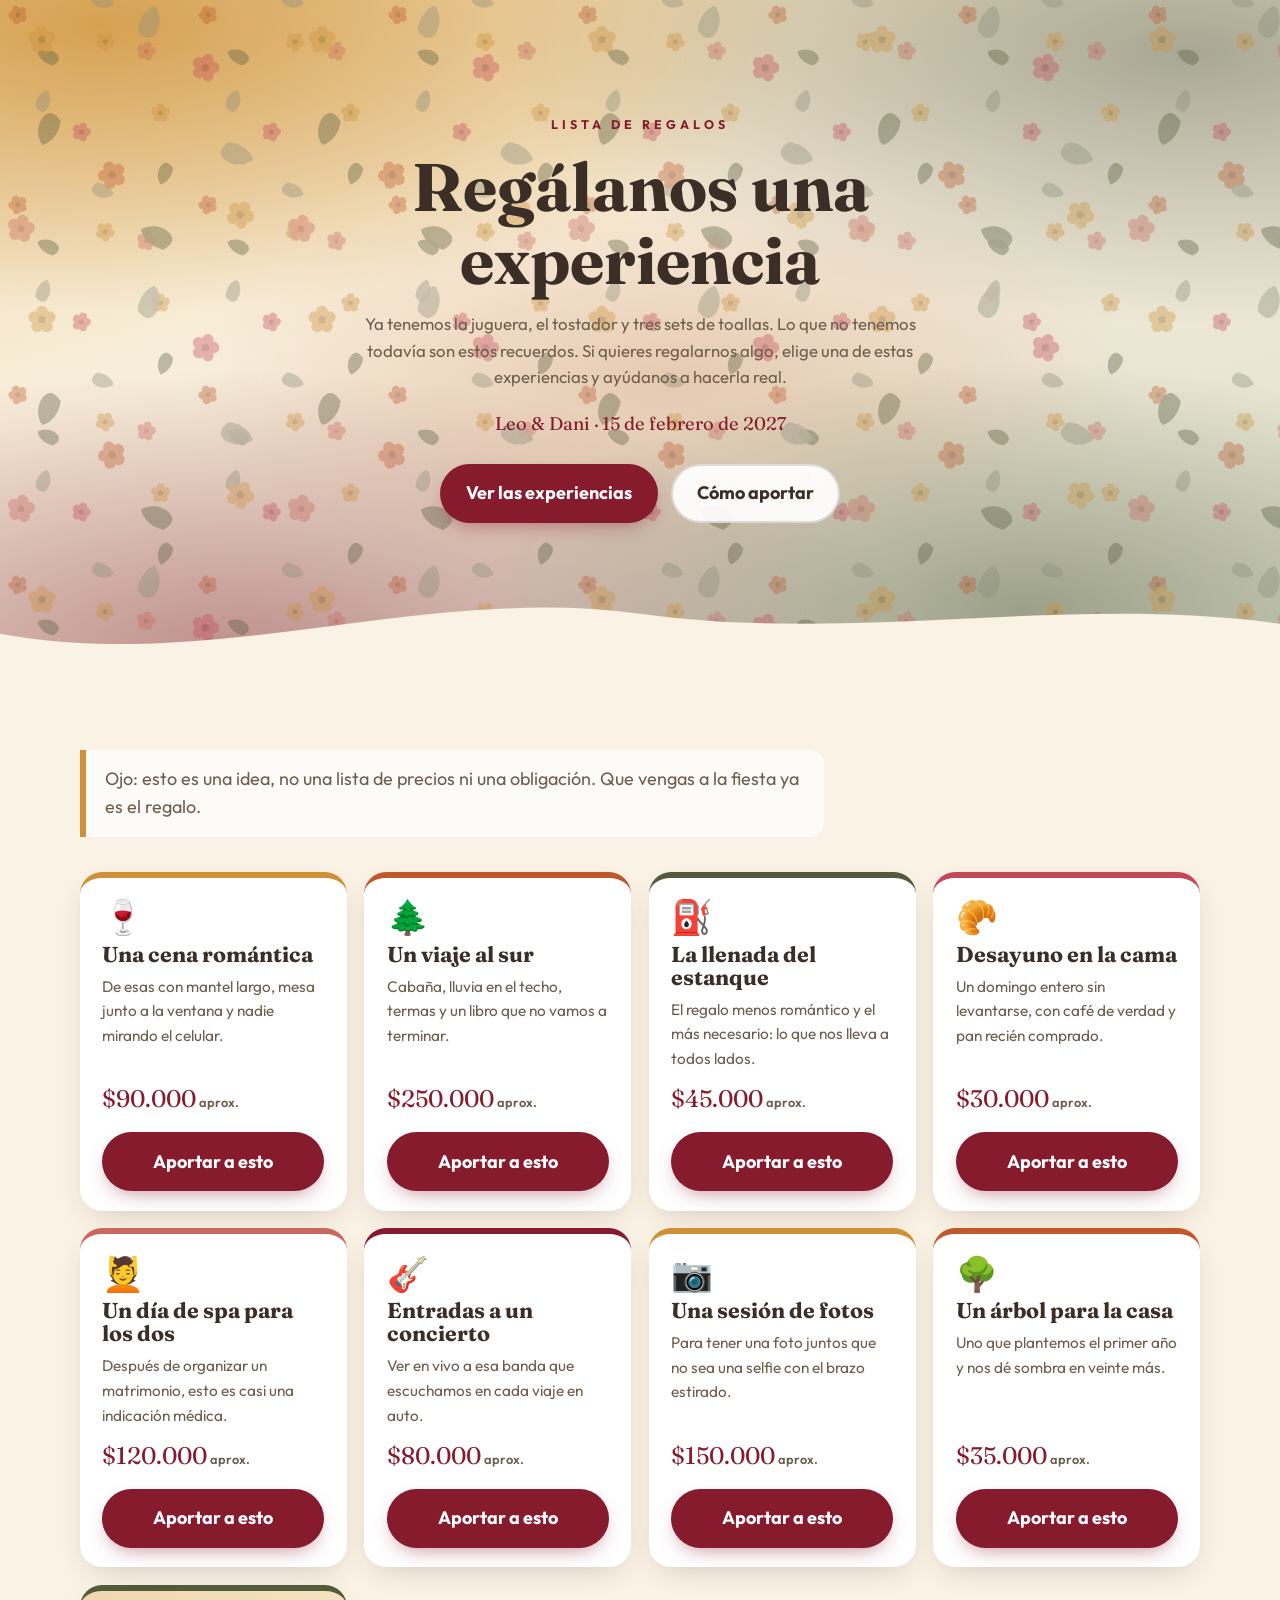
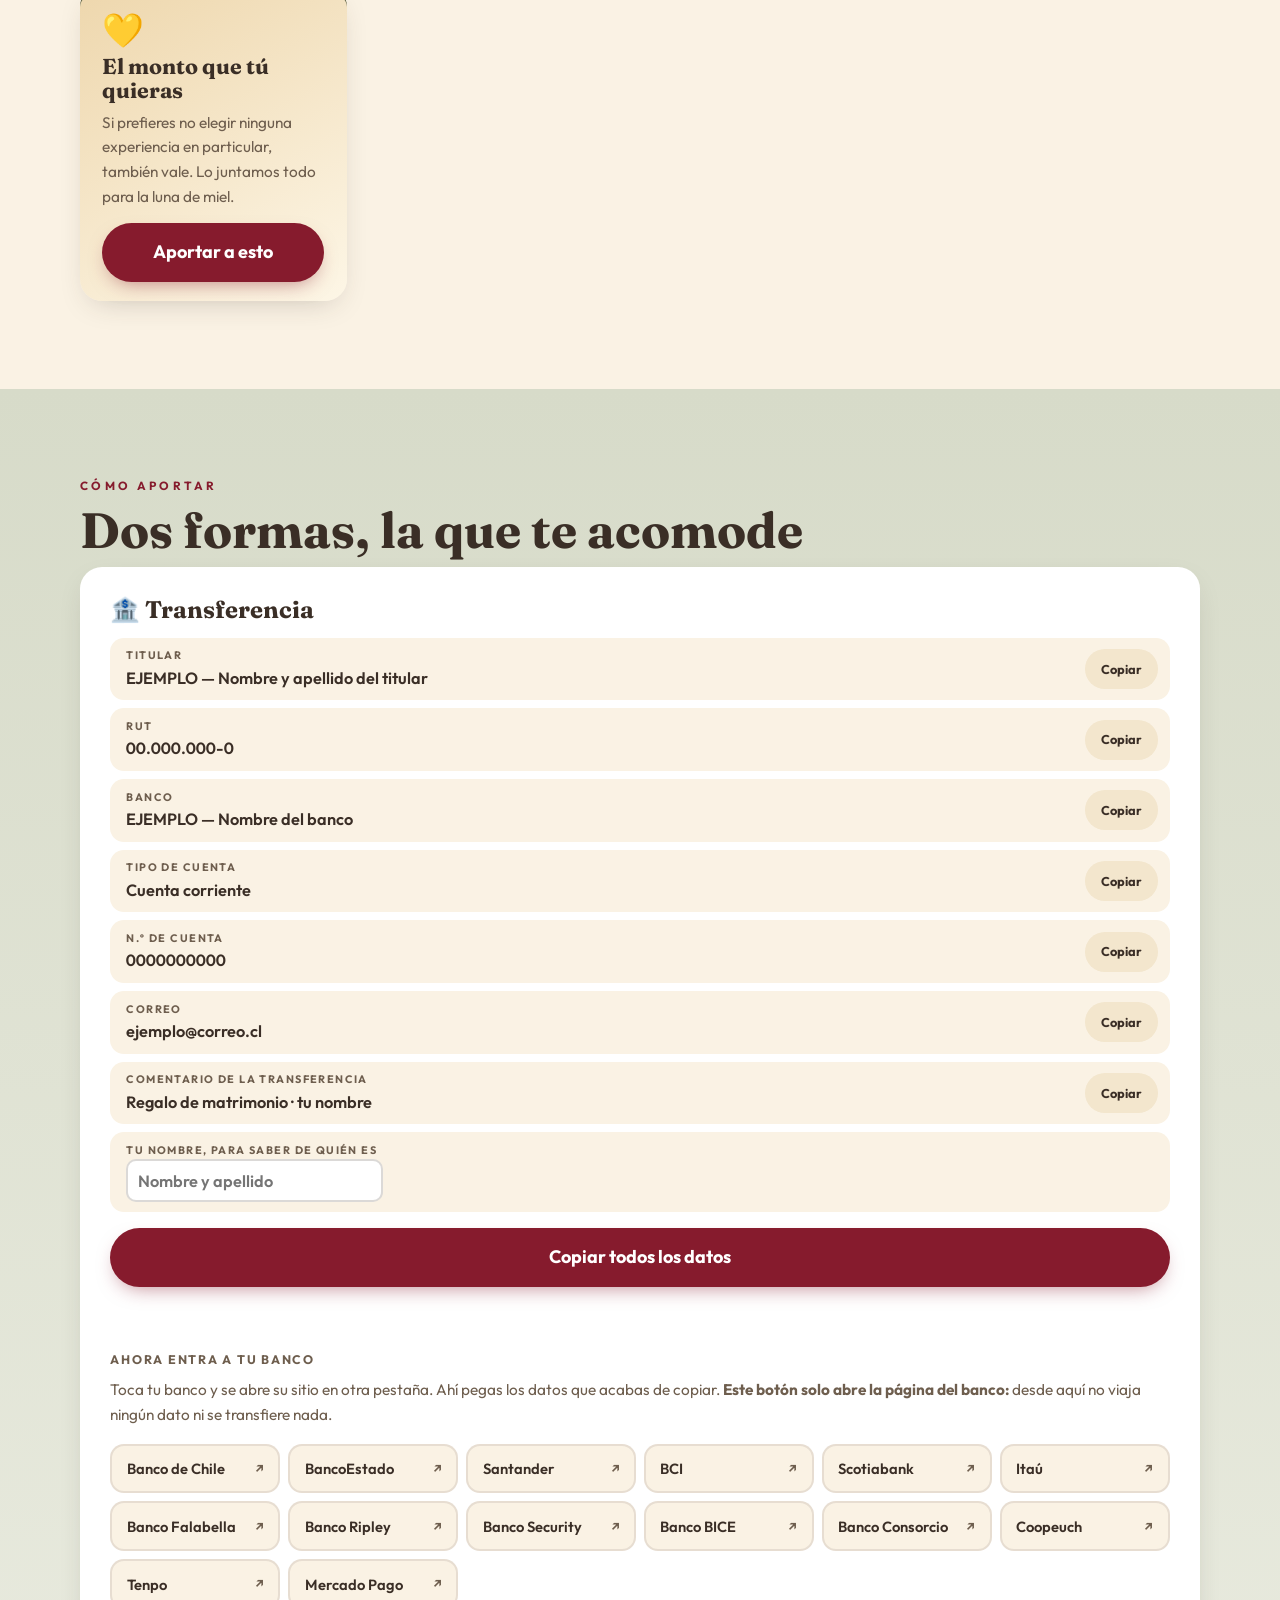
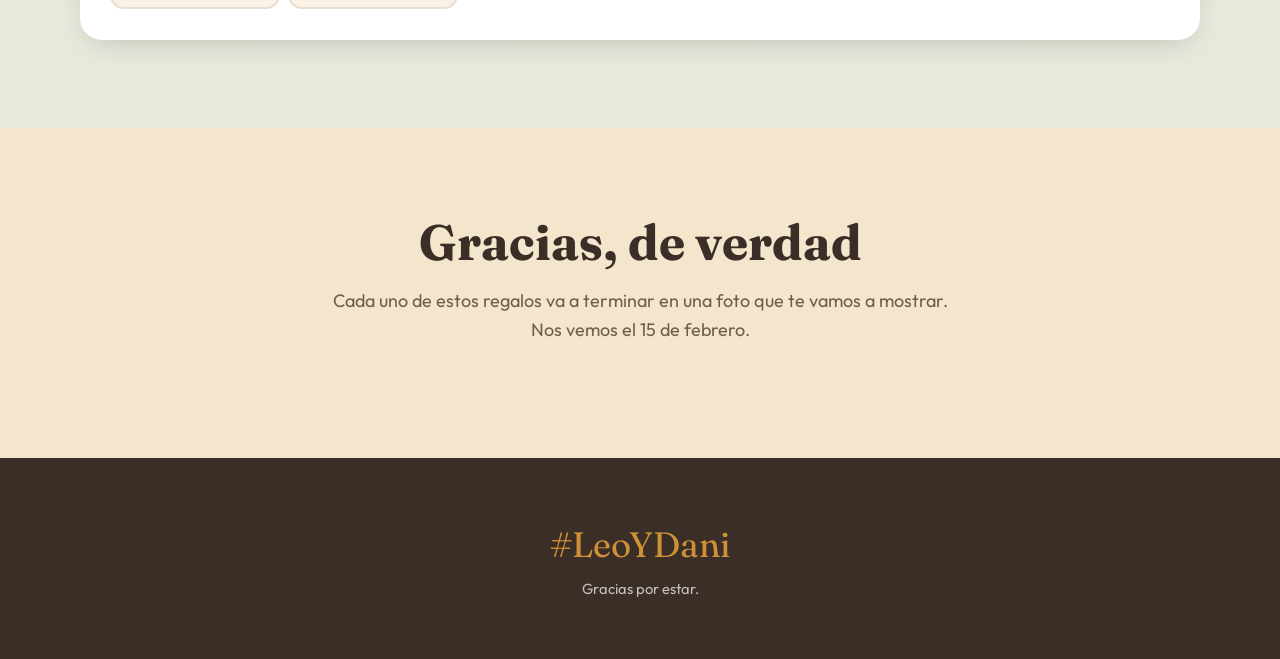
==== regalos.html @ 531baca2 "Añade la lista de regalos de experiencia Página nueva (regalos.html) con la misma paleta: experienci" ====
<!DOCTYPE html>
<html lang="es">
<head>
<meta charset="utf-8">
<meta name="viewport" content="width=device-width, initial-scale=1, viewport-fit=cover">
<title>Leo &amp; Dani · Lista de regalos</title>
<meta name="description" content="Regálanos una experiencia: cena romántica, viaje al sur, la llenada del estanque y más.">
<meta name="theme-color" content="#861b2d">
<link rel="icon" href="assets/img/icono.svg" type="image/svg+xml">
<link rel="preconnect" href="https://fonts.googleapis.com">
<link rel="preconnect" href="https://fonts.gstatic.com" crossorigin>
<link rel="stylesheet" href="https://fonts.googleapis.com/css2?family=Fraunces:opsz,wght@9..144,500;9..144,700&family=Outfit:wght@300;400;600;700&display=swap">
<link rel="stylesheet" href="assets/css/estilo.css">
<link rel="stylesheet" href="assets/css/regalos.css">
</head>
<body class="pagina-regalos">

<a class="saltar" href="#lista">Saltar a la lista</a>

<header class="portada portada--regalos">
  <div class="portada__confeti" aria-hidden="true"></div>
  <div class="portada__caja">
    <p class="portada__antetitulo" id="r-kicker">Lista de regalos</p>
    <h1 class="regalos__titulo" id="r-titulo">Regálanos una experiencia</h1>
    <p class="regalos__bajada" id="r-bajada"></p>
    <p class="regalos__nombres" id="r-nombres"></p>
    <div class="portada__acciones">
      <a class="boton boton--primario" href="#lista">Ver las experiencias</a>
      <a class="boton boton--claro" href="#aportar">Cómo aportar</a>
    </div>
  </div>
  <div class="portada__ola" aria-hidden="true">
    <svg viewBox="0 0 1440 90" preserveAspectRatio="none"><path d="M0 60 C 240 100, 480 10, 720 40 C 960 70, 1200 20, 1440 50 L1440 90 L0 90 Z"/></svg>
  </div>
</header>

<main>

  <!-- ====================================================== EXPERIENCIAS -->
  <section class="seccion" id="lista">
    <div class="envoltorio">
      <h2 class="sr">Experiencias</h2>
      <p class="regalos__nota" id="r-nota"></p>
      <ul class="regalos" id="r-lista"></ul>
    </div>
  </section>

  <!-- =========================================================== APORTAR -->
  <section class="seccion seccion--salvia" id="aportar">
    <div class="envoltorio">
      <p class="seccion__kicker">Cómo aportar</p>
      <h2 class="seccion__titulo">Dos formas, la que te acomode</h2>

      <p class="elegido" id="r-elegido" hidden>
        Estás aportando a <strong id="r-elegido-nombre"></strong>.
        <button type="button" class="elegido__quitar" id="r-elegido-quitar">cambiar</button>
      </p>

      <div class="formas">

        <!-- ------------------------------------------------ transferencia -->
        <article class="forma">
          <h3 class="forma__titulo"><span aria-hidden="true">🏦</span> Transferencia</h3>

          <div id="r-datos-publicos">
            <dl class="datos" id="r-datos"></dl>
            <div class="datos__acciones">
              <button type="button" class="boton boton--primario" id="r-copiar-todo">Copiar todos los datos</button>
            </div>
            <p class="aviso-copia" id="r-aviso" role="status" aria-live="polite"></p>

            <h4 class="forma__sub">Ahora entra a tu banco</h4>
            <p class="forma__texto">
              Toca tu banco y se abre su sitio en otra pestaña. Ahí pegas los datos que
              acabas de copiar. <strong>Este botón solo abre la página del banco:</strong>
              desde aquí no viaja ningún dato ni se transfiere nada.
            </p>
            <div class="bancos" id="r-bancos"></div>
          </div>

          <div id="r-datos-privados" hidden>
            <p class="forma__texto" id="r-contacto"></p>
          </div>
        </article>

        <!-- -------------------------------------------------- con tarjeta -->
        <article class="forma" id="r-forma-tarjeta" hidden>
          <h3 class="forma__titulo"><span aria-hidden="true">💳</span> Con tarjeta</h3>
          <p class="forma__texto" id="r-tarjeta-nota"></p>
          <p class="forma__texto forma__texto--fino" id="r-tarjeta-proveedor"></p>
          <a class="boton boton--primario" id="r-tarjeta-boton" href="#" target="_blank" rel="noopener">Pagar con tarjeta</a>
        </article>

      </div>
    </div>
  </section>

  <!-- ============================================================ CIERRE -->
  <section class="seccion seccion--cierre">
    <div class="envoltorio cierre">
      <h2 class="seccion__titulo" id="r-cierre-titulo"></h2>
      <p id="r-cierre-texto"></p>
      <p class="cierre__volver"><a id="r-volver" href="#" hidden>← Volver a la boda</a></p>
    </div>
  </section>

</main>

<footer class="pie">
  <p id="r-pie-hashtag"></p>
  <p class="pie__fino">Gracias por estar.</p>
</footer>

<script src="assets/js/regalos-datos.js"></script>
<script src="assets/js/regalos.js"></script>
</body>
</html>
---- assets/css/estilo.css ----
/* ===========================================================================
   Leo & Dani — paleta del moodboard: salvia, mantequilla, mostaza, terracota,
   coral empolvado, frambuesa, borgoña y oliva.

   Los ocho colores están muestreados pixel a pixel de la tira de muestras del
   moodboard, no estimados a ojo:
     salvia #8a8d7a · mantequilla #eed7ad · mostaza #ce9138 · terracota #c0582b
     coral  #c86860 · frambuesa   #c4485a · borgoña #861b2d · oliva    #545a3c

   Nota de contraste: el coral empolvado no llega a 4.5:1 ni con texto blanco ni
   con texto oscuro, así que se usa solo como adorno (filos, bordes superiores),
   nunca como fondo de un texto. Para los fondos con texto se usa la terracota
   oscurecida (#ab4c23), que sí cumple.
   =========================================================================== */

:root {
  /* Los ocho del moodboard */
  --salvia:       #8a8d7a;
  --salvia-osc:   #6f7360;
  --mantequilla:  #eed7ad;
  --mostaza:      #ce9138;
  --mostaza-osc:  #ac761f;
  --terracota:    #c0582b;
  --terracota-osc:#ab4c23;
  --coral:        #c86860;   /* solo adorno, ver nota de contraste */
  --frambuesa:    #c4485a;
  --borgona:      #861b2d;
  --borgona-osc:  #6d1526;
  --oliva:        #545a3c;

  /* Neutros derivados */
  --crema:      #faf2e4;
  --crema-2:    #f3e6cd;
  --salvia-claro:#e7e8df;
  --tinta:      #3a2e26;
  --tinta-2:    #6e5e4e;
  --blanco:     #ffffff;

  --sombra:     0 10px 30px -12px rgba(58, 46, 38, .26);
  --sombra-alta:0 22px 50px -18px rgba(58, 46, 38, .34);
  --radio:      22px;
  --radio-s:    14px;

  --display: "Fraunces", "Iowan Old Style", Georgia, "Times New Roman", serif;
  --cuerpo:  "Outfit", ui-sans-serif, system-ui, -apple-system, "Segoe UI", Roboto, sans-serif;

  color-scheme: light;
}

*, *::before, *::after { box-sizing: border-box; }

/* Varios bloques de esta hoja usan display:grid/flex, que por especificidad
   ganaría al display:none que el navegador aplica a [hidden]. Sin esta regla
   el cartel del QR se quedaría encima de la página tapándolo todo. */
[hidden] { display: none !important; }

html { scroll-behavior: smooth; scroll-padding-top: 82px; }

body {
  margin: 0;
  font-family: var(--cuerpo);
  font-size: clamp(16px, 1.05vw + 14px, 18px);
  line-height: 1.6;
  color: var(--tinta);
  background: var(--crema);
  -webkit-font-smoothing: antialiased;
}

h1, h2, h3 { font-family: var(--display); line-height: 1.08; margin: 0; font-weight: 700; }

a { color: var(--terracota-osc); }

img { max-width: 100%; display: block; }

:focus-visible {
  outline: 3px solid var(--frambuesa);
  outline-offset: 3px;
  border-radius: 6px;
}

.sr {
  position: absolute; width: 1px; height: 1px; padding: 0; margin: -1px;
  overflow: hidden; clip: rect(0 0 0 0); white-space: nowrap; border: 0;
}

.saltar {
  position: absolute; left: 12px; top: -60px; z-index: 100;
  background: var(--tinta); color: #fff; padding: 10px 16px; border-radius: 0 0 12px 12px;
  text-decoration: none; transition: top .2s;
}
.saltar:focus { top: 0; }

.envoltorio { width: min(1120px, 100% - 2.5rem); margin-inline: auto; }

/* ------------------------------------------------------------------ Barra */
.barra {
  position: sticky; top: 0; z-index: 40;
  display: flex; align-items: center; justify-content: space-between; gap: 1rem;
  padding: .7rem clamp(1rem, 3vw, 2rem);
  background: rgba(250, 242, 228, .9);
  backdrop-filter: blur(12px);
  border-bottom: 2px solid rgba(58, 46, 38, .07);
}

.barra__marca {
  font-family: var(--display); font-size: 1.22rem; font-weight: 700;
  color: var(--tinta); text-decoration: none; display: flex; align-items: center; gap: .5rem;
}
.barra__anillos { font-size: 1.25rem; }

.barra__nav { display: flex; gap: .3rem; flex-wrap: wrap; }
.barra__nav a {
  color: var(--tinta-2); text-decoration: none; font-weight: 600; font-size: .95rem;
  padding: .45rem .8rem; border-radius: 999px; transition: background .18s, color .18s;
}
.barra__nav a:hover, .barra__nav a.es-activo { background: var(--borgona); color: #fff; }

.barra__menu {
  display: none; background: none; border: 0; padding: .4rem; cursor: pointer; color: var(--tinta);
}
.barra__menu svg { width: 28px; height: 28px; fill: none; stroke: currentColor; stroke-width: 2.2; stroke-linecap: round; }

.menu-movil {
  position: sticky; top: 62px; z-index: 39;
  display: grid; background: var(--blanco); border-bottom: 2px solid rgba(58, 46, 38, .08);
  box-shadow: var(--sombra);
}
.menu-movil a {
  padding: .95rem 1.4rem; text-decoration: none; color: var(--tinta); font-weight: 600;
  border-bottom: 1px solid rgba(58, 46, 38, .07);
}

@media (max-width: 820px) {
  .barra__nav { display: none; }
  .barra__menu { display: block; }
}
@media (min-width: 821px) {
  .menu-movil { display: none !important; }
}

/* ---------------------------------------------------------------- Portada */
.portada {
  position: relative; overflow: hidden;
  padding: clamp(3rem, 9vw, 6.5rem) 1.25rem clamp(5rem, 10vw, 7rem);
  text-align: center;
  background:
    radial-gradient(100% 78% at 8% 4%,  rgba(206, 145, 56, .78) 0%, transparent 55%),
    radial-gradient(95% 72% at 93% 8%,  rgba(138, 141, 122, .72) 0%, transparent 57%),
    radial-gradient(72% 62% at 80% 92%, rgba(84, 90, 60, .48) 0%, transparent 60%),
    radial-gradient(90% 70% at 18% 98%, rgba(134, 27, 45, .42) 0%, transparent 60%),
    radial-gradient(60% 50% at 52% 58%, rgba(192, 88, 43, .22) 0%, transparent 62%),
    linear-gradient(165deg, #f0d9ac 0%, #f8eedb 42%, #d9ddcb 100%);
}

/* Florecillas y hojas sueltas en mosaico, en los colores del moodboard.
   Dos capas a distinta escala para que no se note la repetición. */
.portada__confeti {
  position: absolute; inset: 0; pointer-events: none; opacity: .42;
  background-image: url("../img/patron-flores.svg"), url("../img/patron-flores.svg");
  background-size: 280px 280px, 190px 190px;
  background-position: 0 0, 132px 86px;
}

/* Un velo crema detrás del texto: el patrón floral sigue viéndose, pero los
   nombres y la fecha no compiten con él. */
.portada__caja {
  position: relative; max-width: 780px; margin-inline: auto;
  padding: clamp(1rem, 4vw, 2.2rem);
}
.portada__caja::before {
  content: ""; position: absolute; inset: -4% -6%; z-index: -1;
  background: radial-gradient(62% 58% at 50% 46%,
    rgba(250, 242, 228, .82) 0%, rgba(250, 242, 228, .55) 55%, rgba(250, 242, 228, 0) 78%);
}

.portada__antetitulo {
  text-transform: uppercase; letter-spacing: .32em; font-size: .78rem; font-weight: 700;
  color: var(--borgona); margin: 0 0 1rem;
}

.portada__nombres {
  font-size: clamp(3.1rem, 13vw, 6.6rem);
  display: flex; align-items: center; justify-content: center; gap: clamp(.6rem, 2.5vw, 1.4rem);
  flex-wrap: wrap;
  color: var(--tinta);
  text-wrap: balance;
}
.portada__amperson {
  font-size: .62em; color: var(--terracota);
  transform: translateY(.06em) rotate(-6deg); display: inline-block;
}

.portada__lugar {
  font-weight: 600; letter-spacing: .04em; margin: 1rem 0 .1rem; color: var(--tinta-2);
}
.portada__fecha {
  font-family: var(--display); font-size: clamp(1.15rem, 3vw, 1.6rem);
  margin: 0 0 1.8rem; color: var(--tinta);
}

.cuenta {
  display: flex; justify-content: center; gap: clamp(.5rem, 2vw, 1rem); flex-wrap: wrap;
  margin-bottom: 1.8rem;
}
.cuenta__bloque {
  background: rgba(255,255,255,.82); border-radius: var(--radio-s);
  padding: .7rem clamp(.8rem, 3vw, 1.4rem); min-width: 78px;
  box-shadow: var(--sombra); border: 2px solid rgba(255,255,255,.9);
}
.cuenta__bloque strong {
  display: block; font-family: var(--display); font-size: clamp(1.6rem, 5vw, 2.3rem);
  line-height: 1; color: var(--borgona); font-variant-numeric: tabular-nums;
}
.cuenta__bloque span {
  font-size: .72rem; text-transform: uppercase; letter-spacing: .16em; color: var(--tinta-2);
  font-weight: 600;
}
.cuenta__hoy {
  font-family: var(--display); font-size: clamp(1.4rem, 5vw, 2.1rem);
  color: var(--borgona); margin: 0 0 1.6rem;
}

.portada__acciones { display: flex; gap: .8rem; justify-content: center; flex-wrap: wrap; }

.portada__ola { position: absolute; left: 0; right: 0; bottom: -1px; line-height: 0; }
.portada__ola svg { width: 100%; height: clamp(50px, 7vw, 90px); }
.portada__ola path { fill: var(--crema); }

/* ---------------------------------------------------------------- Botones */
.boton {
  display: inline-flex; align-items: center; justify-content: center; gap: .5rem;
  font: inherit; font-weight: 700; text-decoration: none; cursor: pointer;
  padding: .82rem 1.5rem; border-radius: 999px; border: 2px solid transparent;
  transition: transform .15s, box-shadow .15s, background .15s;
  min-height: 48px;
}
.boton:hover { transform: translateY(-2px); }
.boton:active { transform: translateY(0); }

.boton:disabled, .boton[disabled] {
  opacity: .45; cursor: not-allowed; box-shadow: none;
}
.boton:disabled:hover, .boton[disabled]:hover { transform: none; }

.boton--primario { background: var(--borgona); color: #fff; box-shadow: 0 8px 20px -8px rgba(134, 27, 45, .55); }
.boton--primario:hover { background: var(--borgona-osc); }
.boton--claro { background: rgba(255,255,255,.92); color: var(--tinta); border-color: rgba(58,46,38,.16); }
.boton--claro:hover { background: #fff; }

/* -------------------------------------------------------------- Secciones */
.seccion { padding: clamp(3rem, 8vw, 5.5rem) 0; position: relative; }
.seccion--crema { background: var(--crema-2); }
.seccion--salvia {
  background: linear-gradient(180deg, #d7dbc9 0%, #e8eade 100%);
}

.seccion__kicker {
  text-transform: uppercase; letter-spacing: .28em; font-size: .74rem; font-weight: 700;
  color: var(--oliva); margin: 0 0 .5rem;
}
.seccion--salvia .seccion__kicker { color: var(--borgona); }

.seccion__titulo { font-size: clamp(2rem, 5.5vw, 3.1rem); margin-bottom: .6rem; }
.seccion__bajada { max-width: 62ch; color: var(--tinta-2); margin: 0 0 2.2rem; }

/* --------------------------------------------------------------- Nosotros */
.nosotros {
  display: grid; grid-template-columns: minmax(240px, 380px) 1fr; gap: clamp(1.5rem, 4vw, 3rem);
  align-items: start;
}
@media (max-width: 760px) { .nosotros { grid-template-columns: 1fr; } }

.nosotros__foto {
  aspect-ratio: 4 / 5; border-radius: var(--radio); overflow: hidden;
  background: linear-gradient(150deg, var(--mostaza) 0%, var(--terracota) 48%, var(--borgona) 100%);
  display: grid; place-items: center; box-shadow: var(--sombra-alta);
  border: 6px solid #fff; rotate: -1.6deg;
}
.nosotros__foto img { width: 100%; height: 100%; object-fit: cover; }
.nosotros__iniciales {
  font-family: var(--display); font-size: clamp(3rem, 9vw, 4.6rem); color: #fff;
  text-shadow: 0 4px 18px rgba(0,0,0,.18);
}

.nosotros__texto p { margin: 0 0 1.1rem; font-size: 1.05rem; }
.nosotros__texto p:first-child::first-letter {
  font-family: var(--display); font-size: 3.1rem; line-height: .82; float: left;
  padding: .12em .12em 0 0; color: var(--borgona);
}

.fichas {
  list-style: none; padding: 0; margin: 2.6rem 0 0;
  display: grid; grid-template-columns: repeat(auto-fit, minmax(210px, 1fr)); gap: 1rem;
}
.fichas li {
  background: var(--blanco); border-radius: var(--radio-s); padding: 1.1rem 1.2rem;
  box-shadow: var(--sombra); border-top: 5px solid var(--mostaza);
}
.fichas li:nth-child(4n+2) { border-top-color: var(--oliva); }
.fichas li:nth-child(4n+3) { border-top-color: var(--terracota); }
.fichas li:nth-child(4n+4) { border-top-color: var(--coral); }
.fichas .emoji { font-size: 1.6rem; display: block; margin-bottom: .3rem; }
.fichas h3 { font-family: var(--cuerpo); font-size: .78rem; font-weight: 700;
  text-transform: uppercase; letter-spacing: .13em; color: var(--tinta-2); margin-bottom: .25rem; }
.fichas p { margin: 0; }

/* ------------------------------------------------------------- Itinerario */
.aviso-vivo {
  display: inline-flex; align-items: center; gap: .6rem;
  background: var(--borgona); color: #fff; font-weight: 700;
  padding: .55rem 1.1rem; border-radius: 999px; margin-bottom: 1.6rem;
  box-shadow: 0 8px 22px -10px rgba(134, 27, 45, .7);
}
.punto {
  width: 10px; height: 10px; border-radius: 50%; background: #fff;
  animation: latido 1.6s ease-in-out infinite;
}
@keyframes latido { 0%,100% { opacity: 1; transform: scale(1); } 50% { opacity: .35; transform: scale(.7); } }

.linea { list-style: none; margin: 0; padding: 0; position: relative; }
.linea::before {
  content: ""; position: absolute; left: 96px; top: 8px; bottom: 8px; width: 4px;
  background: linear-gradient(180deg, var(--mostaza), var(--terracota), var(--frambuesa), var(--borgona), var(--oliva));
  border-radius: 4px;
}
@media (max-width: 620px) { .linea::before { left: 26px; } }

.linea li {
  position: relative; display: grid; grid-template-columns: 74px 1fr; gap: 2.6rem;
  padding: 0 0 1.5rem;
}
@media (max-width: 620px) {
  .linea li { grid-template-columns: 1fr; padding-left: 62px; gap: .2rem; }
}

.linea__hora {
  font-family: var(--display); font-size: 1.28rem; font-weight: 700; text-align: right;
  color: var(--tinta); padding-top: .55rem; font-variant-numeric: tabular-nums;
}
@media (max-width: 620px) {
  .linea__hora { text-align: left; padding-top: 0; font-size: 1.05rem; color: var(--borgona); }
}

.linea__punto {
  position: absolute; left: 86px; top: .95rem; width: 24px; height: 24px; border-radius: 50%;
  background: #fff; border: 4px solid var(--oliva); z-index: 1;
  display: grid; place-items: center; font-size: .8rem;
}
@media (max-width: 620px) { .linea__punto { left: 16px; top: .1rem; } }

.linea__caja {
  background: var(--blanco); border-radius: var(--radio-s); padding: 1rem 1.25rem;
  box-shadow: var(--sombra); transition: transform .2s, box-shadow .2s;
}
.linea__caja h3 { font-size: 1.2rem; margin-bottom: .2rem; }
.linea__caja p { margin: 0; color: var(--tinta-2); }
.linea__emoji { font-size: 1.15rem; margin-right: .4rem; }

.linea li.es-ahora .linea__caja {
  background: linear-gradient(120deg, var(--terracota-osc), var(--frambuesa)); color: #fff;
  transform: scale(1.015); box-shadow: var(--sombra-alta);
}
.linea li.es-ahora .linea__caja p { color: rgba(255,255,255,.92); }
.linea li.es-ahora .linea__punto { border-color: var(--borgona); background: var(--borgona); }
.linea li.es-pasado { opacity: .5; }
.linea li.es-pasado .linea__punto { border-color: var(--tinta-2); background: var(--tinta-2); }

.etiqueta-ahora {
  display: inline-block; background: #fff; color: var(--borgona); font-size: .7rem;
  font-weight: 800; letter-spacing: .14em; text-transform: uppercase;
  padding: .18rem .6rem; border-radius: 999px; margin-left: .5rem; vertical-align: middle;
}
.etiqueta-sigue {
  display: inline-block; background: var(--mostaza); color: var(--tinta); font-size: .7rem;
  font-weight: 800; letter-spacing: .12em; text-transform: uppercase;
  padding: .18rem .6rem; border-radius: 999px; margin-left: .5rem; vertical-align: middle;
}

/* ------------------------------------------------------------------ Mesas */
.buscador { position: relative; max-width: 560px; margin-bottom: 1.4rem; }
.buscador input {
  width: 100%; font: inherit; font-size: 1.08rem; padding: 1rem 3rem 1rem 3.2rem;
  border-radius: 999px; border: 3px solid var(--blanco); background: var(--blanco) ;
  box-shadow: var(--sombra); color: var(--tinta); min-height: 56px;
}
.buscador::before {
  content: "🔎"; position: absolute; left: 1.15rem; top: 50%; transform: translateY(-50%);
  font-size: 1.15rem; pointer-events: none;
}
.buscador input:focus { border-color: var(--borgona); outline: none; }
.buscador input::-webkit-search-cancel-button { display: none; }
.buscador__limpiar {
  position: absolute; right: .85rem; top: 50%; transform: translateY(-50%);
  border: 0; background: rgba(58, 46, 38, .08); color: var(--tinta); cursor: pointer;
  width: 34px; height: 34px; border-radius: 50%; font-size: 1.3rem; line-height: 1;
}

.resultados { margin-bottom: 2.4rem; display: grid; gap: .9rem; }

.tarjeta-resultado {
  background: var(--blanco); border-radius: var(--radio); padding: 1.2rem 1.4rem;
  box-shadow: var(--sombra-alta); border-left: 8px solid var(--terracota);
  animation: aparece .28s ease;
}
@keyframes aparece { from { opacity: 0; transform: translateY(8px); } to { opacity: 1; transform: none; } }

.tarjeta-resultado__nombre { font-family: var(--display); font-size: 1.45rem; }
.tarjeta-resultado__mesa {
  display: inline-block; background: var(--oliva); color: #fff; font-weight: 700;
  padding: .3rem .9rem; border-radius: 999px; margin: .45rem 0 .7rem;
}
.tarjeta-resultado__companeros { margin: 0; color: var(--tinta-2); font-size: .95rem; }
.tarjeta-resultado__companeros strong { color: var(--tinta); }

.sin-resultado {
  background: rgba(255,255,255,.75); border: 2px dashed rgba(58, 46, 38, .2);
  border-radius: var(--radio); padding: 1.1rem 1.3rem; color: var(--tinta-2);
}

.mesas-vista__cabecera {
  display: flex; align-items: center; justify-content: space-between; gap: 1rem;
  flex-wrap: wrap; margin-bottom: 1rem;
}
.mesas-vista__cabecera h3 { font-size: 1.5rem; }

.conmutador { display: inline-flex; background: rgba(255,255,255,.75); border-radius: 999px; padding: .25rem; }
.conmutador button {
  font: inherit; font-weight: 700; border: 0; background: none; cursor: pointer;
  padding: .5rem 1.1rem; border-radius: 999px; color: var(--tinta-2); min-height: 42px;
}
.conmutador button.es-activo { background: var(--tinta); color: #fff; }

.plano {
  position: relative; background: var(--blanco); border-radius: var(--radio);
  padding: 2.4rem 1rem; box-shadow: var(--sombra); overflow: hidden;
  border: 2px solid rgba(84, 90, 60, .18);
}
.plano__escenario, .plano__entrada {
  text-align: center; font-size: .72rem; letter-spacing: .22em; text-transform: uppercase;
  font-weight: 700; color: var(--tinta-2); margin: 0;
}
.plano__escenario { margin-bottom: .6rem; }
.plano__entrada { margin-top: .6rem; }

.plano__lienzo {
  position: relative; width: 100%; aspect-ratio: 4 / 3.4; min-height: 360px;
  background:
    repeating-linear-gradient(45deg, rgba(84, 90, 60, .07) 0 12px, transparent 12px 24px),
    var(--crema);
  border-radius: var(--radio-s);
}

.mesa {
  position: absolute; transform: translate(-50%, -50%);
  display: grid; place-items: center; text-align: center; cursor: pointer;
  border: 3px solid var(--blanco); background: var(--oliva); color: #fff;
  font-weight: 700; font-size: .78rem; line-height: 1.15; padding: .3rem;
  box-shadow: var(--sombra); transition: transform .18s, box-shadow .18s, background .18s;
  font-family: var(--cuerpo);
}
.mesa:hover { transform: translate(-50%, -50%) scale(1.09); z-index: 3; }
.mesa--redonda { width: 92px; height: 92px; border-radius: 50%; }
.mesa--larga { width: 150px; height: 58px; border-radius: 14px; }
.mesa--honor {
  width: 190px; height: 64px; border-radius: 16px;
  font-family: var(--display); font-size: .95rem;
}

/* Las mesas van rotando por seis colores del moodboard. Los seis están
   elegidos porque su texto llega a 4.5:1 de contraste (el coral empolvado no
   llega con ningún color de texto, así que aquí no se usa). */
.mesa:nth-of-type(6n+1) { background: var(--oliva);         color: #fff; }
.mesa:nth-of-type(6n+2) { background: var(--mostaza);       color: var(--tinta); }
.mesa:nth-of-type(6n+3) { background: var(--terracota-osc); color: #fff; }
.mesa:nth-of-type(6n+4) { background: var(--salvia-osc);    color: #fff; }
.mesa:nth-of-type(6n+5) { background: var(--frambuesa);     color: #fff; }
.mesa:nth-of-type(6n+6) { background: var(--borgona);       color: #fff; }

/* La mesa de novios y la de los niños siempre se distinguen del resto. */
.mesa--honor {
  background: linear-gradient(120deg, var(--borgona), var(--terracota-osc)) !important;
  color: #fff !important;
}
.mesa--larga { background: var(--mantequilla) !important; color: var(--tinta) !important; }

.mesa.es-destacada {
  outline: 5px solid var(--borgona); outline-offset: 4px;
  animation: rebote 1.1s ease infinite;
  z-index: 4;
}
@keyframes rebote {
  0%, 100% { transform: translate(-50%, -50%) scale(1.06); }
  50%      { transform: translate(-50%, -50%) scale(1.14); }
}

.mesa__cuenta { display: block; font-weight: 400; font-size: .68rem; opacity: .9; }

@media (max-width: 620px) {
  /* En pantalla pequeña estiramos el plano a lo alto: las mesas están
     colocadas en porcentajes, así que ganan separación sin tocar los datos. */
  .plano { padding-inline: .5rem; }
  .plano__lienzo { aspect-ratio: 1 / 1.45; min-height: 470px; }
  .mesa--redonda { width: 78px; height: 78px; font-size: .58rem; }
  .mesa--larga { width: 112px; height: 46px; font-size: .66rem; }
  .mesa--honor { width: 146px; height: 52px; font-size: .78rem; }
  .mesa__cuenta { font-size: .54rem; }
}

.lista-mesas { display: grid; grid-template-columns: repeat(auto-fit, minmax(250px, 1fr)); gap: 1rem; }
.tarjeta-mesa {
  background: var(--blanco); border-radius: var(--radio-s); padding: 1.1rem 1.25rem;
  box-shadow: var(--sombra); border-top: 6px solid var(--oliva);
}
.tarjeta-mesa:nth-child(3n+2) { border-top-color: var(--mostaza); }
.tarjeta-mesa:nth-child(3n+3) { border-top-color: var(--borgona); }
.tarjeta-mesa h4 { font-family: var(--display); font-size: 1.2rem; margin: 0 0 .5rem; }
.tarjeta-mesa ul { margin: 0; padding-left: 1.1rem; color: var(--tinta-2); font-size: .95rem; }
.tarjeta-mesa.es-destacada { outline: 4px solid var(--borgona); outline-offset: 2px; }

dialog.detalle-mesa::backdrop { background: rgba(58, 46, 38, .58); backdrop-filter: blur(3px); }
dialog.detalle-mesa {
  border: 0; border-radius: var(--radio); padding: 0; max-width: min(440px, 92vw);
  box-shadow: var(--sombra-alta); color: var(--tinta); background: var(--blanco);
}
.detalle-mesa__cabecera {
  background: linear-gradient(120deg, var(--borgona), var(--terracota-osc)); color: #fff;
  padding: 1.3rem 1.5rem;
}
.detalle-mesa__cabecera h3 { font-size: 1.5rem; }
.detalle-mesa__cuerpo { padding: 1.2rem 1.5rem 1.5rem; }
.detalle-mesa__cuerpo ul { margin: 0 0 1.2rem; padding-left: 1.2rem; }
.detalle-mesa__cuerpo li { padding: .15rem 0; }

/* ------------------------------------------------------------------ Fotos */
.qr-panel {
  display: grid; grid-template-columns: minmax(220px, 320px) 1fr; gap: clamp(1.5rem, 4vw, 3rem);
  align-items: center; background: var(--blanco); border-radius: var(--radio);
  padding: clamp(1.3rem, 4vw, 2.4rem); box-shadow: var(--sombra-alta);
  border: 3px solid var(--mostaza);
}
@media (max-width: 720px) { .qr-panel { grid-template-columns: 1fr; } }

.qr-panel__codigo {
  background: #fff; border-radius: var(--radio-s); padding: .9rem;
  box-shadow: inset 0 0 0 3px var(--crema-2); display: grid; place-items: center;
}
.qr-panel__codigo svg { width: 100%; height: auto; border-radius: 8px; }

.qr-panel__pendiente {
  display: grid; gap: .5rem; text-align: center; color: var(--tinta-2); font-size: .9rem;
  padding: 1.5rem 1rem;
}
.qr-panel__pendiente strong { color: var(--terracota-osc); }
code {
  background: var(--crema-2); padding: .1rem .35rem; border-radius: 5px;
  font-size: .88em; font-family: ui-monospace, "SFMono-Regular", Menlo, monospace;
}

.pasos { margin: 0 0 1rem; padding-left: 1.3rem; }
.pasos li { padding: .2rem 0; font-weight: 500; }
.qr-panel__enlace { color: var(--tinta-2); font-size: .92rem; word-break: break-word; }
.qr-panel__acciones { display: flex; gap: .7rem; flex-wrap: wrap; margin-top: 1rem; }

.mural { margin-top: 2.5rem; }
.mural h3 { font-size: 1.5rem; margin-bottom: 1rem; }
.mural__rejilla {
  display: grid; grid-template-columns: repeat(auto-fill, minmax(140px, 1fr)); gap: .7rem;
}
.mural__rejilla img {
  width: 100%; aspect-ratio: 1; object-fit: cover; border-radius: var(--radio-s);
  box-shadow: var(--sombra); border: 3px solid #fff;
}

/* ------------------------------------------------------------------- Info */
.fichas--info li { border-top-width: 6px; }

.lugar {
  margin-top: 2.2rem; background: var(--blanco); border-radius: var(--radio);
  padding: 1.5rem 1.7rem; box-shadow: var(--sombra);
  display: flex; align-items: center; justify-content: space-between; gap: 1.2rem; flex-wrap: wrap;
}
.lugar h3 { font-size: 1.45rem; margin-bottom: .3rem; }
.lugar p { margin: .15rem 0; color: var(--tinta-2); }

/* -------------------------------------------------------------------- Pie */
.pie {
  background: var(--tinta); color: #fff; text-align: center;
  padding: clamp(2.2rem, 6vw, 3.4rem) 1.25rem;
}
.pie p { margin: .25rem 0; }
.pie p:first-child {
  font-family: var(--display); font-size: clamp(1.5rem, 5vw, 2.2rem); color: var(--mostaza);
}
.pie__fino { color: rgba(255,255,255,.7); font-size: .92rem; }

/* ----------------------------------------------------------------- Cartel */
.cartel {
  position: fixed; inset: 0; z-index: 90; display: grid; place-items: center;
  padding: 1.5rem; text-align: center;
  /* El patrón va como primera capa de este mismo `background`: declarado aparte
     con background-image, el atajo lo borraría. */
  background:
    url("../img/patron-flores.svg") 0 0 / 200px 200px repeat,
    radial-gradient(120% 90% at 10% 10%, rgba(206,145,56,.9) 0%, transparent 56%),
    radial-gradient(110% 85% at 90% 15%, rgba(138,141,122,.88) 0%, transparent 58%),
    linear-gradient(160deg, #c0582b 0%, #ce9138 52%, #545a3c 100%);
}
.cartel__cerrar {
  position: absolute; top: 1rem; right: 1.2rem; font-size: 2.2rem; line-height: 1;
  background: rgba(255,255,255,.85); border: 0; border-radius: 50%; width: 52px; height: 52px;
  cursor: pointer; color: var(--tinta);
}
.cartel__contenido {
  background: rgba(255,255,255,.95); border-radius: 32px; padding: clamp(1.5rem, 5vw, 3rem);
  max-width: min(640px, 92vw); box-shadow: var(--sombra-alta);
}
.cartel__kicker {
  text-transform: uppercase; letter-spacing: .3em; font-weight: 700; color: var(--borgona);
  margin: 0 0 .4rem; font-size: .85rem;
}
.cartel__titulo { font-size: clamp(1.9rem, 6vw, 3rem); margin-bottom: 1.2rem; }
.cartel__qr { display: grid; place-items: center; }
.cartel__qr svg { width: min(58vh, 100%); height: auto; }
.cartel__pie { font-size: 1.05rem; color: var(--tinta-2); margin: 1.1rem 0 .3rem; }
.cartel__url { font-size: .85rem; color: var(--tinta-2); word-break: break-all; margin: 0; }

/* --------------------------------------------------------------- Impresión */
@media print {
  .barra, .menu-movil, .portada, .seccion, .pie, .cartel__cerrar, .saltar { display: none !important; }
  .cartel {
    position: static; background: #fff; padding: 0; display: block;
  }
  .cartel[hidden] { display: none !important; }
  .cartel__contenido { box-shadow: none; max-width: 100%; border-radius: 0; }
  .cartel__qr svg { width: 15cm; }
  body { background: #fff; }
}

/* ------------------------------------------------------ Menos movimiento */
@media (prefers-reduced-motion: reduce) {
  html { scroll-behavior: auto; }
  *, *::before, *::after {
    animation-duration: .001ms !important; animation-iteration-count: 1 !important;
    transition-duration: .001ms !important;
  }
}
---- assets/css/regalos.css ----
/* ===========================================================================
   regalos.css — estilos propios de la lista de regalos.
   Hereda toda la paleta y los componentes de estilo.css.
   =========================================================================== */

.pagina-regalos { padding-top: 0; }

.portada--regalos {
  padding-block: clamp(2.6rem, 8vw, 5rem) clamp(4.5rem, 9vw, 6.5rem);
}

/* Aquí el bloque de texto es más alto que en la portada de la boda, así que el
   velo crema tiene que abarcar más para que el párrafo no pelee con el patrón. */
.portada--regalos .portada__caja::before {
  background: radial-gradient(76% 68% at 50% 48%,
    rgba(250, 242, 228, .9) 0%, rgba(250, 242, 228, .66) 58%, rgba(250, 242, 228, 0) 84%);
}

.regalos__titulo {
  font-size: clamp(2.3rem, 8vw, 4.2rem);
  color: var(--tinta);
  text-wrap: balance;
  margin-bottom: .9rem;
}

.regalos__bajada {
  max-width: 54ch; margin: 0 auto 1.1rem; color: var(--tinta-2); font-size: 1.05rem;
}

.regalos__nombres {
  font-family: var(--display); font-size: 1.15rem; color: var(--borgona);
  margin: 0 0 1.6rem;
}

.regalos__nota {
  background: rgba(255,255,255,.7); border-left: 6px solid var(--mostaza);
  border-radius: 0 var(--radio-s) var(--radio-s) 0;
  padding: .9rem 1.2rem; color: var(--tinta-2); max-width: 62ch; margin: 0 0 2.2rem;
}

/* ------------------------------------------------------------ Las tarjetas */
.regalos {
  list-style: none; margin: 0; padding: 0;
  display: grid; grid-template-columns: repeat(auto-fill, minmax(258px, 1fr)); gap: 1.1rem;
}

.regalo {
  background: var(--blanco); border-radius: var(--radio);
  padding: 1.4rem 1.4rem 1.2rem;
  box-shadow: var(--sombra);
  display: flex; flex-direction: column; gap: .55rem;
  border-top: 6px solid var(--mostaza);
  transition: transform .18s, box-shadow .18s;
}
.regalo:nth-child(6n+2) { border-top-color: var(--terracota); }
.regalo:nth-child(6n+3) { border-top-color: var(--oliva); }
.regalo:nth-child(6n+4) { border-top-color: var(--frambuesa); }
.regalo:nth-child(6n+5) { border-top-color: var(--coral); }
.regalo:nth-child(6n+6) { border-top-color: var(--borgona); }
.regalo:hover { transform: translateY(-3px); box-shadow: var(--sombra-alta); }

.regalo--libre {
  background: linear-gradient(150deg, var(--mantequilla), #fdf6e6);
  border-top-color: var(--borgona);
}

.regalo__emoji { font-size: 2.1rem; line-height: 1; }
.regalo__titulo { font-family: var(--display); font-size: 1.35rem; }
.regalo__texto { margin: 0; color: var(--tinta-2); font-size: .96rem; flex: 1; }

.regalo__monto {
  font-family: var(--display); font-size: 1.5rem; color: var(--borgona);
  font-variant-numeric: tabular-nums;
}
.regalo__monto span { font-family: var(--cuerpo); font-size: .8rem; color: var(--tinta-2); font-weight: 600; }

.regalo__boton { width: 100%; margin-top: .3rem; }

.regalo.es-elegido {
  outline: 4px solid var(--borgona); outline-offset: 3px;
}

/* --------------------------------------------------------- Cómo aportar */
.elegido {
  display: inline-flex; align-items: center; gap: .7rem; flex-wrap: wrap;
  background: var(--borgona); color: #fff; font-weight: 600;
  border-radius: 999px; padding: .6rem 1.2rem; margin: 0 0 1.6rem;
}
.elegido strong { font-weight: 800; }
.elegido__quitar {
  font: inherit; font-weight: 700; background: rgba(255,255,255,.22); color: #fff;
  border: 0; border-radius: 999px; padding: .2rem .8rem; cursor: pointer;
}
.elegido__quitar:hover { background: rgba(255,255,255,.35); }

.formas {
  display: grid; grid-template-columns: repeat(auto-fit, minmax(300px, 1fr)); gap: 1.2rem;
  align-items: start;
}

.forma {
  background: var(--blanco); border-radius: var(--radio);
  padding: clamp(1.2rem, 3.5vw, 1.9rem); box-shadow: var(--sombra);
}
.forma__titulo { font-size: 1.5rem; margin-bottom: .9rem; }
.forma__sub {
  font-family: var(--cuerpo); font-size: .78rem; font-weight: 700; text-transform: uppercase;
  letter-spacing: .14em; color: var(--tinta-2); margin: 1.8rem 0 .5rem;
}
.forma__texto { color: var(--tinta-2); margin: 0 0 1rem; font-size: .96rem; }
.forma__texto--fino { font-size: .85rem; }

/* ------------------------------------------------------- Datos bancarios */
.datos { margin: 0; display: grid; gap: .5rem; }

.dato {
  display: flex; align-items: center; justify-content: space-between; gap: .8rem;
  background: var(--crema); border-radius: var(--radio-s); padding: .6rem .7rem .6rem 1rem;
}
.dato__texto { min-width: 0; }
.dato dt {
  font-size: .68rem; text-transform: uppercase; letter-spacing: .13em;
  font-weight: 700; color: var(--tinta-2);
}
.dato dd {
  margin: 0; font-weight: 600; font-size: 1.02rem; word-break: break-word;
  font-variant-numeric: tabular-nums;
}
.dato__copiar {
  flex: none; font: inherit; font-size: .8rem; font-weight: 700; cursor: pointer;
  background: var(--crema-2); color: var(--tinta); border: 2px solid transparent;
  border-radius: 999px; padding: .45rem .9rem; min-height: 40px;
}
.dato__copiar:hover { background: var(--mantequilla); }
.dato__copiar.es-copiado { background: var(--oliva); color: #fff; }

.datos__acciones { margin-top: 1rem; }
.datos__acciones .boton { width: 100%; }

.aviso-copia { min-height: 1.4em; margin: .6rem 0 0; font-weight: 600; color: var(--oliva); }
.aviso-copia.es-error { color: var(--borgona); }

/* ------------------------------------------------------------- Bancos */
.bancos { display: grid; grid-template-columns: repeat(auto-fill, minmax(150px, 1fr)); gap: .5rem; }

.banco {
  display: flex; align-items: center; justify-content: space-between; gap: .4rem;
  text-decoration: none; font-weight: 600; font-size: .92rem;
  background: var(--crema); color: var(--tinta);
  border: 2px solid rgba(58,46,38,.1); border-radius: var(--radio-s);
  padding: .7rem .9rem; min-height: 48px;
  transition: background .15s, border-color .15s, transform .15s;
}
.banco:hover { background: var(--mantequilla); border-color: var(--mostaza); transform: translateY(-2px); }
.banco::after { content: "↗"; color: var(--tinta-2); font-size: .85rem; }

/* ------------------------------------------------------------- Cierre */
.seccion--cierre { background: var(--crema-2); text-align: center; }
.cierre p { max-width: 54ch; margin-inline: auto; color: var(--tinta-2); }
.cierre__volver { margin-top: 1.6rem; }

@media (max-width: 520px) {
  /* Apilar el botón bajo cada dato hacía la lista larguísima en el teléfono:
     se mantiene al lado, solo más compacto. */
  .dato { gap: .6rem; padding: .55rem .6rem .55rem .85rem; }
  .dato dd { font-size: .96rem; }
  .dato__copiar { padding: .4rem .75rem; font-size: .76rem; }
  .bancos { grid-template-columns: repeat(auto-fill, minmax(132px, 1fr)); }
}
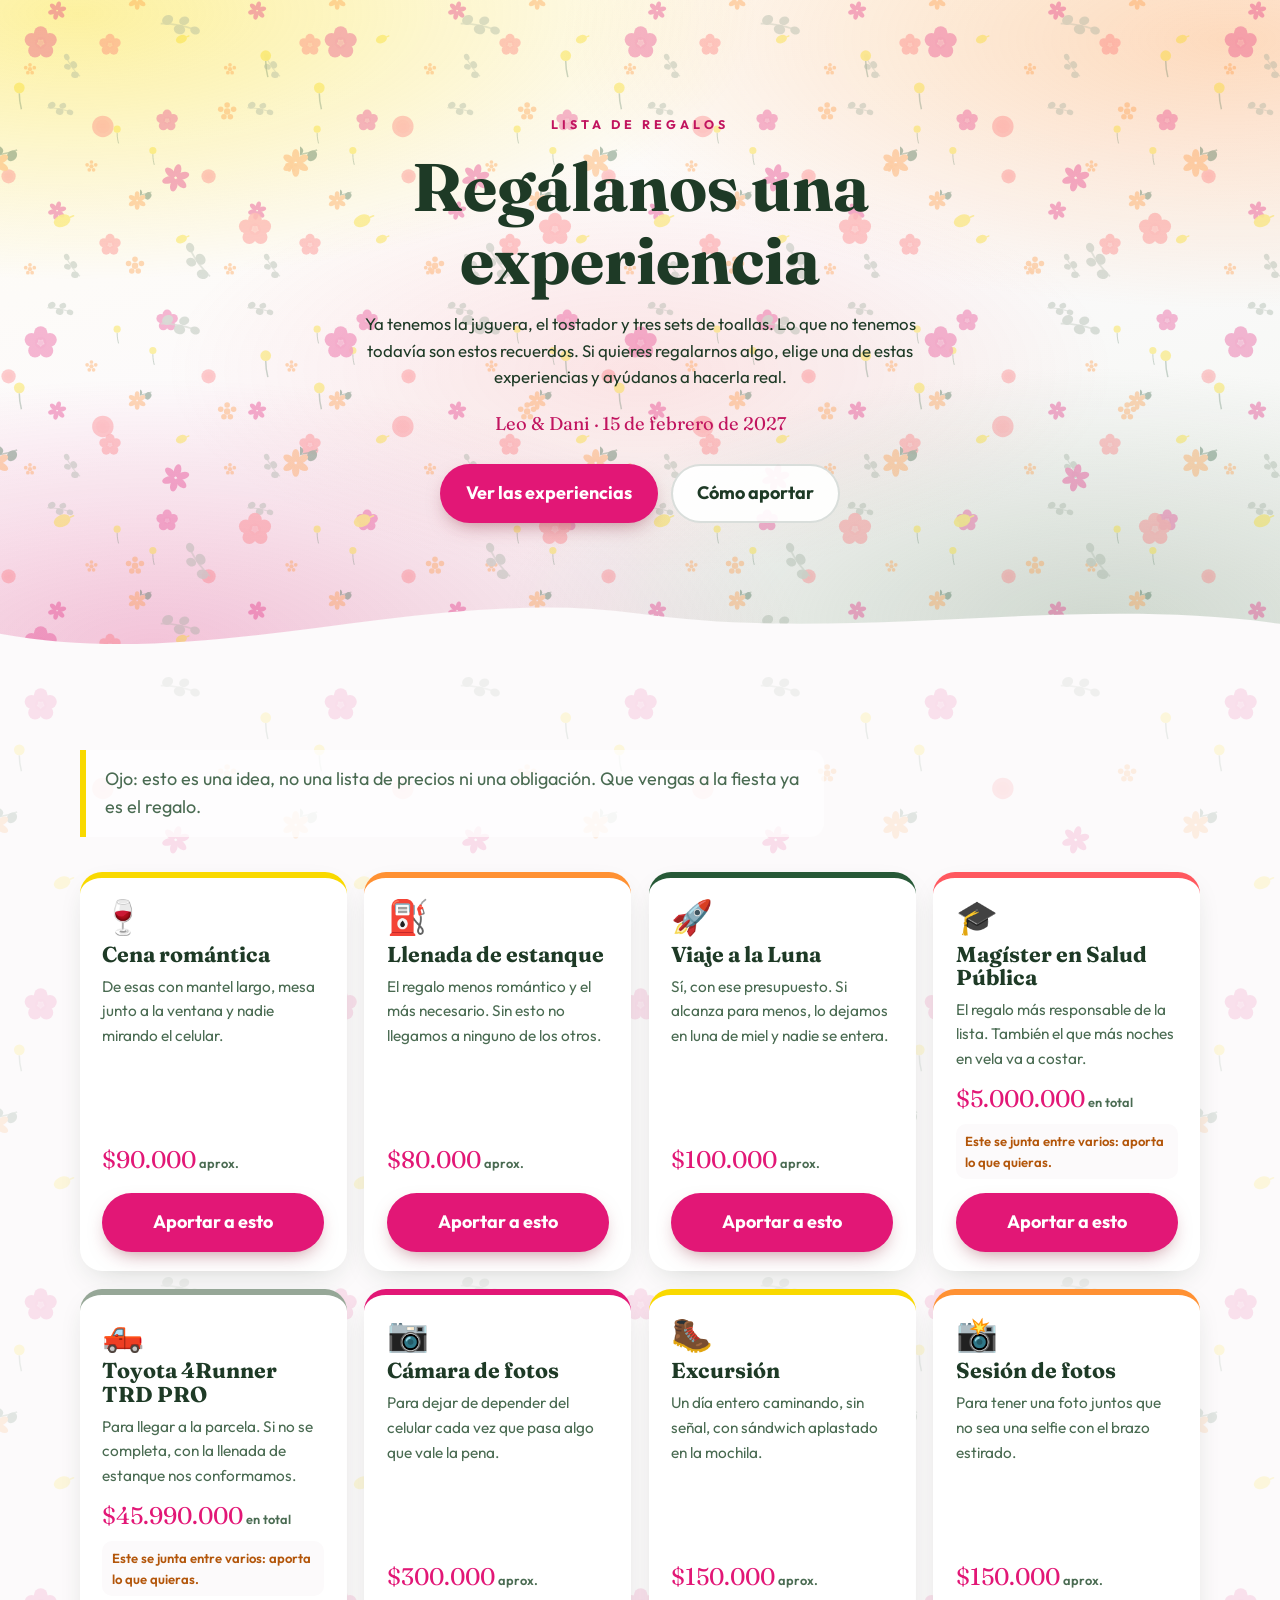
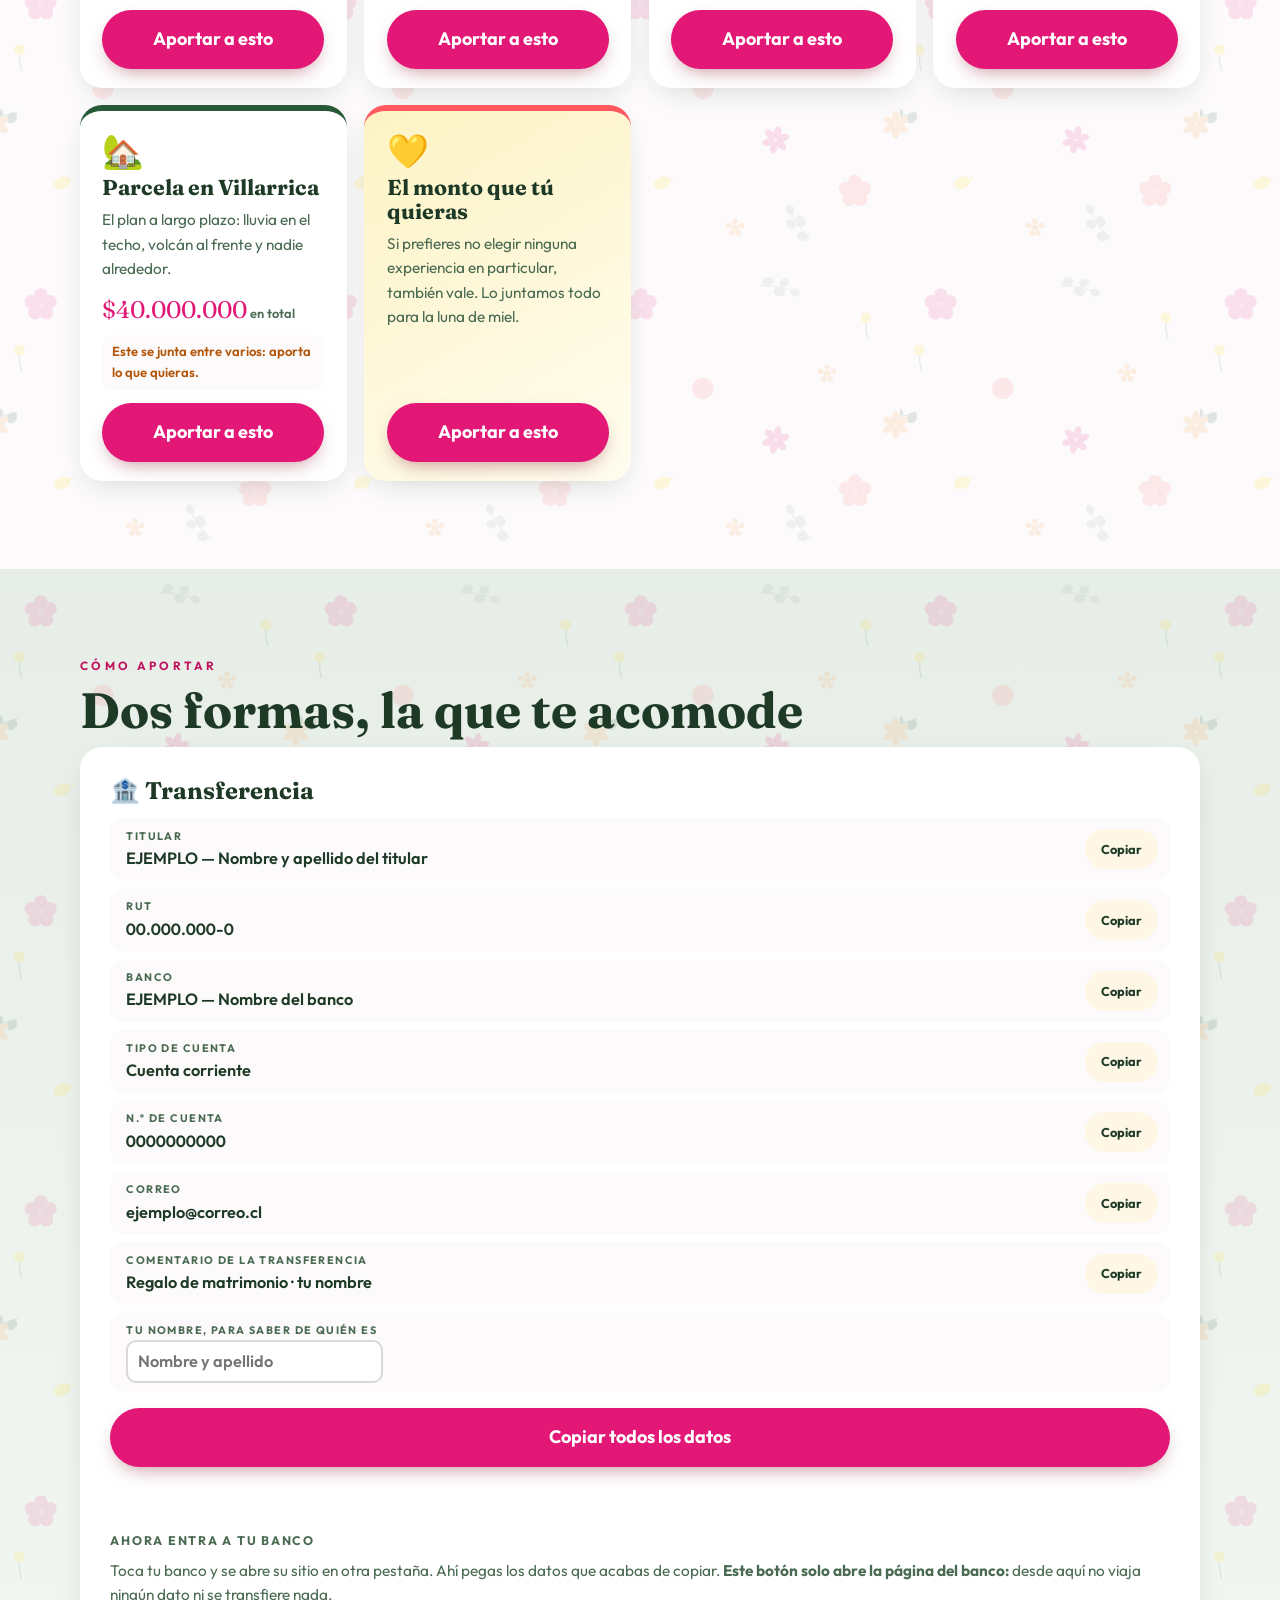
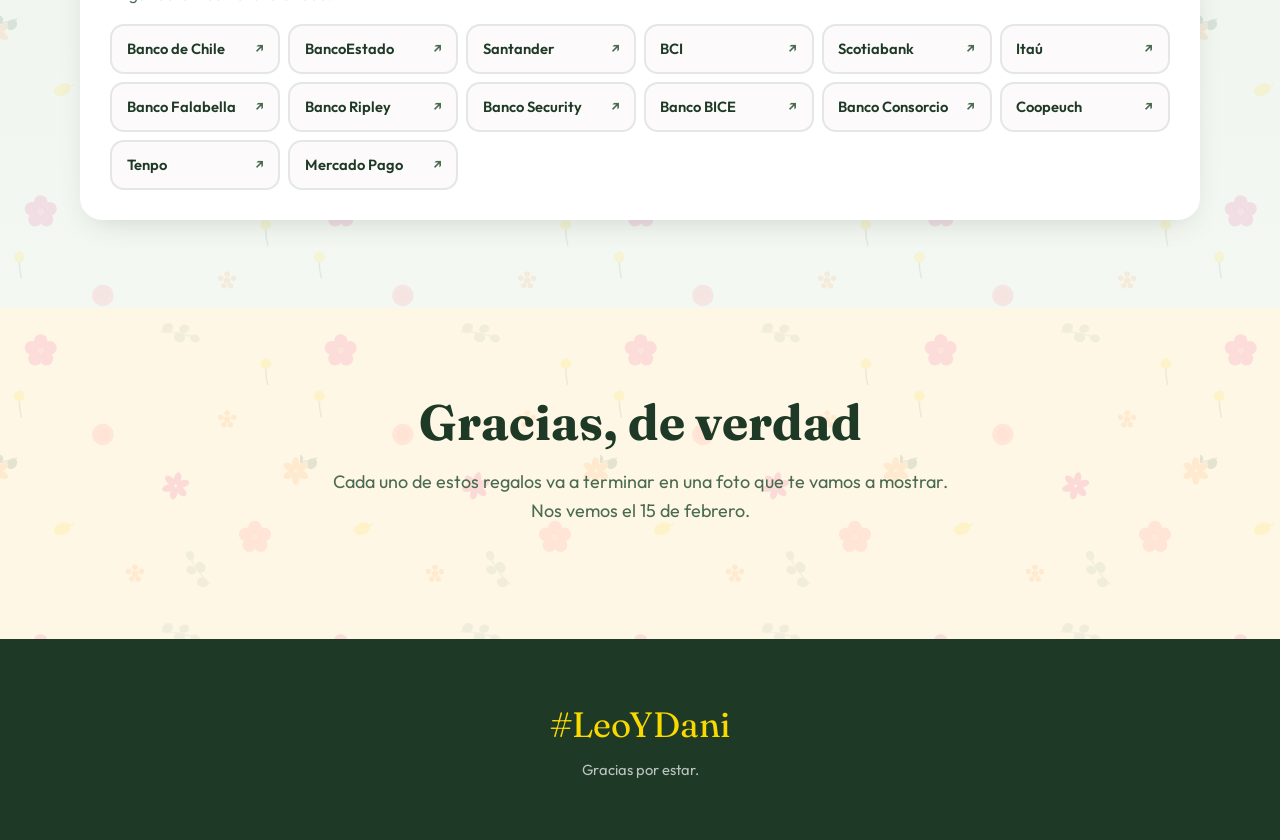
==== commit d7325843: "Cambia a la paleta Tropical + Bright sobre fondo claro Los seis colores vienen escritos en la lámina" ====
--- a/regalos.html
+++ b/regalos.html
@@ -5,7 +5,7 @@
 <meta name="viewport" content="width=device-width, initial-scale=1, viewport-fit=cover">
 <title>Leo &amp; Dani · Lista de regalos</title>
 <meta name="description" content="Regálanos una experiencia: cena romántica, viaje al sur, la llenada del estanque y más.">
-<meta name="theme-color" content="#861b2d">
+<meta name="theme-color" content="#E21776">
 <link rel="icon" href="assets/img/icono.svg" type="image/svg+xml">
 <link rel="preconnect" href="https://fonts.googleapis.com">
 <link rel="preconnect" href="https://fonts.gstatic.com" crossorigin>
--- a/assets/css/estilo.css
+++ b/assets/css/estilo.css
@@ -1,43 +1,48 @@
 /* ===========================================================================
-   Leo & Dani — paleta del moodboard: salvia, mantequilla, mostaza, terracota,
-   coral empolvado, frambuesa, borgoña y oliva.
-
-   Los ocho colores están muestreados pixel a pixel de la tira de muestras del
-   moodboard, no estimados a ojo:
-     salvia #8a8d7a · mantequilla #eed7ad · mostaza #ce9138 · terracota #c0582b
-     coral  #c86860 · frambuesa   #c4485a · borgoña #861b2d · oliva    #545a3c
-
-   Nota de contraste: el coral empolvado no llega a 4.5:1 ni con texto blanco ni
-   con texto oscuro, así que se usa solo como adorno (filos, bordes superiores),
-   nunca como fondo de un texto. Para los fondos con texto se usa la terracota
-   oscurecida (#ab4c23), que sí cumple.
+   Leo & Dani — paleta "Tropical + Bright" sobre fondo claro.
+
+   Los seis colores vienen escritos en la lámina de la paleta y los confirmé
+   muestreando el pixel de cada barra (las diferencias de 1-3 unidades entre lo
+   declarado y lo muestreado son compresión del JPEG, así que mando lo declarado):
+     fucsia   #E21776 (Pantone 213 C)   ·  coral    #FF585F (178 C)
+     naranja  #FF9133 (1495 C)          ·  amarillo #F9D900 (107 C)
+     salvia   #96A797 (5635 C)          ·  bosque   #275937 (357 C)
+   Fondo de la lámina: #FCFAFB.
+
+   Reglas de contraste, medidas y no estimadas:
+     · El coral no llega a 4.5:1 ni con texto blanco (3.08) ni con texto oscuro
+       (4.04), así que se usa SOLO como adorno: filos, bordes y flores. Nunca
+       como fondo de un texto.
+     · El fucsia sobre fondo claro da 4.38: sirve para cifras y títulos grandes,
+       pero para texto chico se usa --fucsia-osc (#C1145F, 5.72).
+     · El naranja puro solo lleva texto oscuro (5.54). Para fondo con texto
+       blanco va --naranja-osc (#B3560A, 4.94), que además es legible sobre el
+       fondo claro (4.75) y por eso se usa en los enlaces.
    =========================================================================== */
 
 :root {
-  /* Los ocho del moodboard */
-  --salvia:       #8a8d7a;
-  --salvia-osc:   #6f7360;
-  --mantequilla:  #eed7ad;
-  --mostaza:      #ce9138;
-  --mostaza-osc:  #ac761f;
-  --terracota:    #c0582b;
-  --terracota-osc:#ab4c23;
-  --coral:        #c86860;   /* solo adorno, ver nota de contraste */
-  --frambuesa:    #c4485a;
-  --borgona:      #861b2d;
-  --borgona-osc:  #6d1526;
-  --oliva:        #545a3c;
-
-  /* Neutros derivados */
-  --crema:      #faf2e4;
-  --crema-2:    #f3e6cd;
-  --salvia-claro:#e7e8df;
-  --tinta:      #3a2e26;
-  --tinta-2:    #6e5e4e;
-  --blanco:     #ffffff;
-
-  --sombra:     0 10px 30px -12px rgba(58, 46, 38, .26);
-  --sombra-alta:0 22px 50px -18px rgba(58, 46, 38, .34);
+  /* Los seis de la paleta */
+  --fucsia:        #E21776;
+  --fucsia-osc:    #C1145F;   /* para texto chico sobre fondo claro */
+  --coral:         #FF585F;   /* solo adorno, ver nota de contraste */
+  --naranja:       #FF9133;
+  --naranja-osc:   #B3560A;   /* para texto y para fondo con texto blanco */
+  --amarillo:      #F9D900;
+  --amarillo-claro:#FDF3C4;
+  --salvia:        #96A797;
+  --salvia-osc:    #7A8C7B;
+  --bosque:        #275937;
+
+  /* Neutros claros derivados */
+  --crema:         #FCFAFB;   /* el fondo de la lámina */
+  --crema-2:       #FFF7E6;   /* cítrico muy pálido */
+  --salvia-palido: #EFF3EF;
+  --tinta:         #1E3A26;   /* verde casi negro, 11.97 sobre el fondo */
+  --tinta-2:       #4A6B52;   /* 5.75 sobre el fondo */
+  --blanco:        #ffffff;
+
+  --sombra:     0 10px 30px -12px rgba(30, 58, 38, .22);
+  --sombra-alta:0 22px 50px -18px rgba(30, 58, 38, .3);
   --radio:      22px;
   --radio-s:    14px;
 
@@ -68,12 +73,12 @@
 
 h1, h2, h3 { font-family: var(--display); line-height: 1.08; margin: 0; font-weight: 700; }
 
-a { color: var(--terracota-osc); }
+a { color: var(--naranja-osc); }
 
 img { max-width: 100%; display: block; }
 
 :focus-visible {
-  outline: 3px solid var(--frambuesa);
+  outline: 3px solid var(--coral);
   outline-offset: 3px;
   border-radius: 6px;
 }
@@ -97,9 +102,9 @@
   position: sticky; top: 0; z-index: 40;
   display: flex; align-items: center; justify-content: space-between; gap: 1rem;
   padding: .7rem clamp(1rem, 3vw, 2rem);
-  background: rgba(250, 242, 228, .9);
+  background: rgba(252, 250, 251, .9);
   backdrop-filter: blur(12px);
-  border-bottom: 2px solid rgba(58, 46, 38, .07);
+  border-bottom: 2px solid rgba(30, 58, 38, .07);
 }
 
 .barra__marca {
@@ -113,7 +118,7 @@
   color: var(--tinta-2); text-decoration: none; font-weight: 600; font-size: .95rem;
   padding: .45rem .8rem; border-radius: 999px; transition: background .18s, color .18s;
 }
-.barra__nav a:hover, .barra__nav a.es-activo { background: var(--borgona); color: #fff; }
+.barra__nav a:hover, .barra__nav a.es-activo { background: var(--fucsia); color: #fff; }
 
 .barra__menu {
   display: none; background: none; border: 0; padding: .4rem; cursor: pointer; color: var(--tinta);
@@ -122,12 +127,12 @@
 
 .menu-movil {
   position: sticky; top: 62px; z-index: 39;
-  display: grid; background: var(--blanco); border-bottom: 2px solid rgba(58, 46, 38, .08);
+  display: grid; background: var(--blanco); border-bottom: 2px solid rgba(30, 58, 38, .08);
   box-shadow: var(--sombra);
 }
 .menu-movil a {
   padding: .95rem 1.4rem; text-decoration: none; color: var(--tinta); font-weight: 600;
-  border-bottom: 1px solid rgba(58, 46, 38, .07);
+  border-bottom: 1px solid rgba(30, 58, 38, .07);
 }
 
 @media (max-width: 820px) {
@@ -143,22 +148,24 @@
   position: relative; overflow: hidden;
   padding: clamp(3rem, 9vw, 6.5rem) 1.25rem clamp(5rem, 10vw, 7rem);
   text-align: center;
+  /* Fondo claro con lavados suaves de la paleta: se ve el color sin que la
+     página deje de ser luminosa. */
   background:
-    radial-gradient(100% 78% at 8% 4%,  rgba(206, 145, 56, .78) 0%, transparent 55%),
-    radial-gradient(95% 72% at 93% 8%,  rgba(138, 141, 122, .72) 0%, transparent 57%),
-    radial-gradient(72% 62% at 80% 92%, rgba(84, 90, 60, .48) 0%, transparent 60%),
-    radial-gradient(90% 70% at 18% 98%, rgba(134, 27, 45, .42) 0%, transparent 60%),
-    radial-gradient(60% 50% at 52% 58%, rgba(192, 88, 43, .22) 0%, transparent 62%),
-    linear-gradient(165deg, #f0d9ac 0%, #f8eedb 42%, #d9ddcb 100%);
+    radial-gradient(95% 72% at 6% 2%,   rgba(249, 217, 0, .34) 0%, transparent 56%),
+    radial-gradient(90% 70% at 96% 6%,  rgba(255, 145, 51, .30) 0%, transparent 58%),
+    radial-gradient(78% 64% at 86% 94%, rgba(150, 167, 151, .38) 0%, transparent 60%),
+    radial-gradient(85% 68% at 12% 98%, rgba(226, 23, 118, .24) 0%, transparent 60%),
+    radial-gradient(58% 48% at 50% 56%, rgba(255, 88, 95, .14) 0%, transparent 64%),
+    linear-gradient(165deg, #fffdf2 0%, #fcfafb 45%, #f2f6f1 100%);
 }
 
 /* Florecillas y hojas sueltas en mosaico, en los colores del moodboard.
    Dos capas a distinta escala para que no se note la repetición. */
 .portada__confeti {
-  position: absolute; inset: 0; pointer-events: none; opacity: .42;
+  position: absolute; inset: 0; pointer-events: none; opacity: .36;
   background-image: url("../img/patron-flores.svg"), url("../img/patron-flores.svg");
-  background-size: 280px 280px, 190px 190px;
-  background-position: 0 0, 132px 86px;
+  background-size: 300px 300px, 200px 200px;
+  background-position: 0 0, 140px 92px;
 }
 
 /* Un velo crema detrás del texto: el patrón floral sigue viéndose, pero los
@@ -169,13 +176,13 @@
 }
 .portada__caja::before {
   content: ""; position: absolute; inset: -4% -6%; z-index: -1;
-  background: radial-gradient(62% 58% at 50% 46%,
-    rgba(250, 242, 228, .82) 0%, rgba(250, 242, 228, .55) 55%, rgba(250, 242, 228, 0) 78%);
+  background: radial-gradient(66% 62% at 50% 46%,
+    rgba(252, 250, 251, .94) 0%, rgba(252, 250, 251, .74) 52%, rgba(252, 250, 251, 0) 82%);
 }
 
 .portada__antetitulo {
   text-transform: uppercase; letter-spacing: .32em; font-size: .78rem; font-weight: 700;
-  color: var(--borgona); margin: 0 0 1rem;
+  color: var(--fucsia-osc); margin: 0 0 1rem;
 }
 
 .portada__nombres {
@@ -186,7 +193,7 @@
   text-wrap: balance;
 }
 .portada__amperson {
-  font-size: .62em; color: var(--terracota);
+  font-size: .62em; color: var(--naranja);
   transform: translateY(.06em) rotate(-6deg); display: inline-block;
 }
 
@@ -209,7 +216,7 @@
 }
 .cuenta__bloque strong {
   display: block; font-family: var(--display); font-size: clamp(1.6rem, 5vw, 2.3rem);
-  line-height: 1; color: var(--borgona); font-variant-numeric: tabular-nums;
+  line-height: 1; color: var(--fucsia); font-variant-numeric: tabular-nums;
 }
 .cuenta__bloque span {
   font-size: .72rem; text-transform: uppercase; letter-spacing: .16em; color: var(--tinta-2);
@@ -217,7 +224,7 @@
 }
 .cuenta__hoy {
   font-family: var(--display); font-size: clamp(1.4rem, 5vw, 2.1rem);
-  color: var(--borgona); margin: 0 0 1.6rem;
+  color: var(--fucsia); margin: 0 0 1.6rem;
 }
 
 .portada__acciones { display: flex; gap: .8rem; justify-content: center; flex-wrap: wrap; }
@@ -242,23 +249,32 @@
 }
 .boton:disabled:hover, .boton[disabled]:hover { transform: none; }
 
-.boton--primario { background: var(--borgona); color: #fff; box-shadow: 0 8px 20px -8px rgba(134, 27, 45, .55); }
-.boton--primario:hover { background: var(--borgona-osc); }
-.boton--claro { background: rgba(255,255,255,.92); color: var(--tinta); border-color: rgba(58,46,38,.16); }
+.boton--primario { background: var(--fucsia); color: #fff; box-shadow: 0 8px 20px -8px rgba(134, 27, 45, .55); }
+.boton--primario:hover { background: var(--fucsia-osc); }
+.boton--claro { background: rgba(255,255,255,.92); color: var(--tinta); border-color: rgba(30, 58, 38, .16); }
 .boton--claro:hover { background: #fff; }
 
 /* -------------------------------------------------------------- Secciones */
 .seccion { padding: clamp(3rem, 8vw, 5.5rem) 0; position: relative; }
+
+/* Las flores siguen de fondo por toda la página, muy tenues para no pelear
+   con el texto. Las tarjetas van en blanco encima, así que se leen igual. */
+.seccion::before {
+  content: ""; position: absolute; inset: 0; pointer-events: none; z-index: 0;
+  background: url("../img/patron-flores.svg") 0 0 / 300px 300px repeat;
+  opacity: .14;
+}
+.seccion > * { position: relative; z-index: 1; }
 .seccion--crema { background: var(--crema-2); }
 .seccion--salvia {
-  background: linear-gradient(180deg, #d7dbc9 0%, #e8eade 100%);
+  background: linear-gradient(180deg, #e7ede7 0%, #f4f8f3 100%);
 }
 
 .seccion__kicker {
   text-transform: uppercase; letter-spacing: .28em; font-size: .74rem; font-weight: 700;
-  color: var(--oliva); margin: 0 0 .5rem;
-}
-.seccion--salvia .seccion__kicker { color: var(--borgona); }
+  color: var(--bosque); margin: 0 0 .5rem;
+}
+.seccion--salvia .seccion__kicker { color: var(--fucsia-osc); }
 
 .seccion__titulo { font-size: clamp(2rem, 5.5vw, 3.1rem); margin-bottom: .6rem; }
 .seccion__bajada { max-width: 62ch; color: var(--tinta-2); margin: 0 0 2.2rem; }
@@ -272,7 +288,7 @@
 
 .nosotros__foto {
   aspect-ratio: 4 / 5; border-radius: var(--radio); overflow: hidden;
-  background: linear-gradient(150deg, var(--mostaza) 0%, var(--terracota) 48%, var(--borgona) 100%);
+  background: linear-gradient(150deg, var(--amarillo) 0%, var(--naranja) 48%, var(--fucsia) 100%);
   display: grid; place-items: center; box-shadow: var(--sombra-alta);
   border: 6px solid #fff; rotate: -1.6deg;
 }
@@ -285,7 +301,7 @@
 .nosotros__texto p { margin: 0 0 1.1rem; font-size: 1.05rem; }
 .nosotros__texto p:first-child::first-letter {
   font-family: var(--display); font-size: 3.1rem; line-height: .82; float: left;
-  padding: .12em .12em 0 0; color: var(--borgona);
+  padding: .12em .12em 0 0; color: var(--fucsia-osc);
 }
 
 .fichas {
@@ -294,10 +310,10 @@
 }
 .fichas li {
   background: var(--blanco); border-radius: var(--radio-s); padding: 1.1rem 1.2rem;
-  box-shadow: var(--sombra); border-top: 5px solid var(--mostaza);
-}
-.fichas li:nth-child(4n+2) { border-top-color: var(--oliva); }
-.fichas li:nth-child(4n+3) { border-top-color: var(--terracota); }
+  box-shadow: var(--sombra); border-top: 5px solid var(--amarillo);
+}
+.fichas li:nth-child(4n+2) { border-top-color: var(--bosque); }
+.fichas li:nth-child(4n+3) { border-top-color: var(--naranja); }
 .fichas li:nth-child(4n+4) { border-top-color: var(--coral); }
 .fichas .emoji { font-size: 1.6rem; display: block; margin-bottom: .3rem; }
 .fichas h3 { font-family: var(--cuerpo); font-size: .78rem; font-weight: 700;
@@ -307,7 +323,7 @@
 /* ------------------------------------------------------------- Itinerario */
 .aviso-vivo {
   display: inline-flex; align-items: center; gap: .6rem;
-  background: var(--borgona); color: #fff; font-weight: 700;
+  background: var(--fucsia); color: #fff; font-weight: 700;
   padding: .55rem 1.1rem; border-radius: 999px; margin-bottom: 1.6rem;
   box-shadow: 0 8px 22px -10px rgba(134, 27, 45, .7);
 }
@@ -320,7 +336,7 @@
 .linea { list-style: none; margin: 0; padding: 0; position: relative; }
 .linea::before {
   content: ""; position: absolute; left: 96px; top: 8px; bottom: 8px; width: 4px;
-  background: linear-gradient(180deg, var(--mostaza), var(--terracota), var(--frambuesa), var(--borgona), var(--oliva));
+  background: linear-gradient(180deg, var(--amarillo), var(--naranja), var(--coral), var(--fucsia), var(--bosque));
   border-radius: 4px;
 }
 @media (max-width: 620px) { .linea::before { left: 26px; } }
@@ -338,12 +354,12 @@
   color: var(--tinta); padding-top: .55rem; font-variant-numeric: tabular-nums;
 }
 @media (max-width: 620px) {
-  .linea__hora { text-align: left; padding-top: 0; font-size: 1.05rem; color: var(--borgona); }
+  .linea__hora { text-align: left; padding-top: 0; font-size: 1.05rem; color: var(--fucsia); }
 }
 
 .linea__punto {
   position: absolute; left: 86px; top: .95rem; width: 24px; height: 24px; border-radius: 50%;
-  background: #fff; border: 4px solid var(--oliva); z-index: 1;
+  background: #fff; border: 4px solid var(--bosque); z-index: 1;
   display: grid; place-items: center; font-size: .8rem;
 }
 @media (max-width: 620px) { .linea__punto { left: 16px; top: .1rem; } }
@@ -357,21 +373,21 @@
 .linea__emoji { font-size: 1.15rem; margin-right: .4rem; }
 
 .linea li.es-ahora .linea__caja {
-  background: linear-gradient(120deg, var(--terracota-osc), var(--frambuesa)); color: #fff;
+  background: linear-gradient(120deg, var(--fucsia), var(--naranja-osc)); color: #fff;
   transform: scale(1.015); box-shadow: var(--sombra-alta);
 }
 .linea li.es-ahora .linea__caja p { color: rgba(255,255,255,.92); }
-.linea li.es-ahora .linea__punto { border-color: var(--borgona); background: var(--borgona); }
+.linea li.es-ahora .linea__punto { border-color: var(--fucsia); background: var(--fucsia); }
 .linea li.es-pasado { opacity: .5; }
 .linea li.es-pasado .linea__punto { border-color: var(--tinta-2); background: var(--tinta-2); }
 
 .etiqueta-ahora {
-  display: inline-block; background: #fff; color: var(--borgona); font-size: .7rem;
+  display: inline-block; background: #fff; color: var(--fucsia-osc); font-size: .7rem;
   font-weight: 800; letter-spacing: .14em; text-transform: uppercase;
   padding: .18rem .6rem; border-radius: 999px; margin-left: .5rem; vertical-align: middle;
 }
 .etiqueta-sigue {
-  display: inline-block; background: var(--mostaza); color: var(--tinta); font-size: .7rem;
+  display: inline-block; background: var(--amarillo); color: var(--tinta); font-size: .7rem;
   font-weight: 800; letter-spacing: .12em; text-transform: uppercase;
   padding: .18rem .6rem; border-radius: 999px; margin-left: .5rem; vertical-align: middle;
 }
@@ -387,11 +403,11 @@
   content: "🔎"; position: absolute; left: 1.15rem; top: 50%; transform: translateY(-50%);
   font-size: 1.15rem; pointer-events: none;
 }
-.buscador input:focus { border-color: var(--borgona); outline: none; }
+.buscador input:focus { border-color: var(--fucsia); outline: none; }
 .buscador input::-webkit-search-cancel-button { display: none; }
 .buscador__limpiar {
   position: absolute; right: .85rem; top: 50%; transform: translateY(-50%);
-  border: 0; background: rgba(58, 46, 38, .08); color: var(--tinta); cursor: pointer;
+  border: 0; background: rgba(30, 58, 38, .08); color: var(--tinta); cursor: pointer;
   width: 34px; height: 34px; border-radius: 50%; font-size: 1.3rem; line-height: 1;
 }
 
@@ -399,21 +415,21 @@
 
 .tarjeta-resultado {
   background: var(--blanco); border-radius: var(--radio); padding: 1.2rem 1.4rem;
-  box-shadow: var(--sombra-alta); border-left: 8px solid var(--terracota);
+  box-shadow: var(--sombra-alta); border-left: 8px solid var(--naranja);
   animation: aparece .28s ease;
 }
 @keyframes aparece { from { opacity: 0; transform: translateY(8px); } to { opacity: 1; transform: none; } }
 
 .tarjeta-resultado__nombre { font-family: var(--display); font-size: 1.45rem; }
 .tarjeta-resultado__mesa {
-  display: inline-block; background: var(--oliva); color: #fff; font-weight: 700;
+  display: inline-block; background: var(--bosque); color: #fff; font-weight: 700;
   padding: .3rem .9rem; border-radius: 999px; margin: .45rem 0 .7rem;
 }
 .tarjeta-resultado__companeros { margin: 0; color: var(--tinta-2); font-size: .95rem; }
 .tarjeta-resultado__companeros strong { color: var(--tinta); }
 
 .sin-resultado {
-  background: rgba(255,255,255,.75); border: 2px dashed rgba(58, 46, 38, .2);
+  background: rgba(255,255,255,.75); border: 2px dashed rgba(30, 58, 38, .2);
   border-radius: var(--radio); padding: 1.1rem 1.3rem; color: var(--tinta-2);
 }
 
@@ -453,7 +469,7 @@
 .mesa {
   position: absolute; transform: translate(-50%, -50%);
   display: grid; place-items: center; text-align: center; cursor: pointer;
-  border: 3px solid var(--blanco); background: var(--oliva); color: #fff;
+  border: 3px solid var(--blanco); background: var(--bosque); color: #fff;
   font-weight: 700; font-size: .78rem; line-height: 1.15; padding: .3rem;
   box-shadow: var(--sombra); transition: transform .18s, box-shadow .18s, background .18s;
   font-family: var(--cuerpo);
@@ -469,22 +485,22 @@
 /* Las mesas van rotando por seis colores del moodboard. Los seis están
    elegidos porque su texto llega a 4.5:1 de contraste (el coral empolvado no
    llega con ningún color de texto, así que aquí no se usa). */
-.mesa:nth-of-type(6n+1) { background: var(--oliva);         color: #fff; }
-.mesa:nth-of-type(6n+2) { background: var(--mostaza);       color: var(--tinta); }
-.mesa:nth-of-type(6n+3) { background: var(--terracota-osc); color: #fff; }
-.mesa:nth-of-type(6n+4) { background: var(--salvia-osc);    color: #fff; }
-.mesa:nth-of-type(6n+5) { background: var(--frambuesa);     color: #fff; }
-.mesa:nth-of-type(6n+6) { background: var(--borgona);       color: #fff; }
+.mesa:nth-of-type(6n+1) { background: var(--bosque);      color: #fff; }
+.mesa:nth-of-type(6n+2) { background: var(--amarillo);    color: var(--tinta); }
+.mesa:nth-of-type(6n+3) { background: var(--fucsia);      color: #fff; }
+.mesa:nth-of-type(6n+4) { background: var(--salvia);      color: var(--tinta); }
+.mesa:nth-of-type(6n+5) { background: var(--naranja);     color: var(--tinta); }
+.mesa:nth-of-type(6n+6) { background: var(--naranja-osc); color: #fff; }
 
 /* La mesa de novios y la de los niños siempre se distinguen del resto. */
 .mesa--honor {
-  background: linear-gradient(120deg, var(--borgona), var(--terracota-osc)) !important;
+  background: linear-gradient(120deg, var(--fucsia), var(--naranja-osc)) !important;
   color: #fff !important;
 }
-.mesa--larga { background: var(--mantequilla) !important; color: var(--tinta) !important; }
+.mesa--larga { background: var(--amarillo-claro) !important; color: var(--tinta) !important; }
 
 .mesa.es-destacada {
-  outline: 5px solid var(--borgona); outline-offset: 4px;
+  outline: 5px solid var(--fucsia); outline-offset: 4px;
   animation: rebote 1.1s ease infinite;
   z-index: 4;
 }
@@ -509,21 +525,21 @@
 .lista-mesas { display: grid; grid-template-columns: repeat(auto-fit, minmax(250px, 1fr)); gap: 1rem; }
 .tarjeta-mesa {
   background: var(--blanco); border-radius: var(--radio-s); padding: 1.1rem 1.25rem;
-  box-shadow: var(--sombra); border-top: 6px solid var(--oliva);
-}
-.tarjeta-mesa:nth-child(3n+2) { border-top-color: var(--mostaza); }
-.tarjeta-mesa:nth-child(3n+3) { border-top-color: var(--borgona); }
+  box-shadow: var(--sombra); border-top: 6px solid var(--bosque);
+}
+.tarjeta-mesa:nth-child(3n+2) { border-top-color: var(--amarillo); }
+.tarjeta-mesa:nth-child(3n+3) { border-top-color: var(--fucsia); }
 .tarjeta-mesa h4 { font-family: var(--display); font-size: 1.2rem; margin: 0 0 .5rem; }
 .tarjeta-mesa ul { margin: 0; padding-left: 1.1rem; color: var(--tinta-2); font-size: .95rem; }
-.tarjeta-mesa.es-destacada { outline: 4px solid var(--borgona); outline-offset: 2px; }
-
-dialog.detalle-mesa::backdrop { background: rgba(58, 46, 38, .58); backdrop-filter: blur(3px); }
+.tarjeta-mesa.es-destacada { outline: 4px solid var(--fucsia); outline-offset: 2px; }
+
+dialog.detalle-mesa::backdrop { background: rgba(30, 58, 38, .58); backdrop-filter: blur(3px); }
 dialog.detalle-mesa {
   border: 0; border-radius: var(--radio); padding: 0; max-width: min(440px, 92vw);
   box-shadow: var(--sombra-alta); color: var(--tinta); background: var(--blanco);
 }
 .detalle-mesa__cabecera {
-  background: linear-gradient(120deg, var(--borgona), var(--terracota-osc)); color: #fff;
+  background: linear-gradient(120deg, var(--fucsia), var(--naranja-osc)); color: #fff;
   padding: 1.3rem 1.5rem;
 }
 .detalle-mesa__cabecera h3 { font-size: 1.5rem; }
@@ -536,7 +552,7 @@
   display: grid; grid-template-columns: minmax(220px, 320px) 1fr; gap: clamp(1.5rem, 4vw, 3rem);
   align-items: center; background: var(--blanco); border-radius: var(--radio);
   padding: clamp(1.3rem, 4vw, 2.4rem); box-shadow: var(--sombra-alta);
-  border: 3px solid var(--mostaza);
+  border: 3px solid var(--amarillo);
 }
 @media (max-width: 720px) { .qr-panel { grid-template-columns: 1fr; } }
 
@@ -550,7 +566,7 @@
   display: grid; gap: .5rem; text-align: center; color: var(--tinta-2); font-size: .9rem;
   padding: 1.5rem 1rem;
 }
-.qr-panel__pendiente strong { color: var(--terracota-osc); }
+.qr-panel__pendiente strong { color: var(--naranja-osc); }
 code {
   background: var(--crema-2); padding: .1rem .35rem; border-radius: 5px;
   font-size: .88em; font-family: ui-monospace, "SFMono-Regular", Menlo, monospace;
@@ -589,7 +605,7 @@
 }
 .pie p { margin: .25rem 0; }
 .pie p:first-child {
-  font-family: var(--display); font-size: clamp(1.5rem, 5vw, 2.2rem); color: var(--mostaza);
+  font-family: var(--display); font-size: clamp(1.5rem, 5vw, 2.2rem); color: var(--amarillo);
 }
 .pie__fino { color: rgba(255,255,255,.7); font-size: .92rem; }
 
@@ -601,9 +617,9 @@
      con background-image, el atajo lo borraría. */
   background:
     url("../img/patron-flores.svg") 0 0 / 200px 200px repeat,
-    radial-gradient(120% 90% at 10% 10%, rgba(206,145,56,.9) 0%, transparent 56%),
-    radial-gradient(110% 85% at 90% 15%, rgba(138,141,122,.88) 0%, transparent 58%),
-    linear-gradient(160deg, #c0582b 0%, #ce9138 52%, #545a3c 100%);
+    radial-gradient(120% 90% at 10% 10%, rgba(249,217,0,.85) 0%, transparent 56%),
+    radial-gradient(110% 85% at 90% 15%, rgba(150,167,151,.85) 0%, transparent 58%),
+    linear-gradient(160deg, #e21776 0%, #ff9133 52%, #275937 100%);
 }
 .cartel__cerrar {
   position: absolute; top: 1rem; right: 1.2rem; font-size: 2.2rem; line-height: 1;
@@ -615,7 +631,7 @@
   max-width: min(640px, 92vw); box-shadow: var(--sombra-alta);
 }
 .cartel__kicker {
-  text-transform: uppercase; letter-spacing: .3em; font-weight: 700; color: var(--borgona);
+  text-transform: uppercase; letter-spacing: .3em; font-weight: 700; color: var(--fucsia);
   margin: 0 0 .4rem; font-size: .85rem;
 }
 .cartel__titulo { font-size: clamp(1.9rem, 6vw, 3rem); margin-bottom: 1.2rem; }
--- a/assets/css/regalos.css
+++ b/assets/css/regalos.css
@@ -12,8 +12,8 @@
 /* Aquí el bloque de texto es más alto que en la portada de la boda, así que el
    velo crema tiene que abarcar más para que el párrafo no pelee con el patrón. */
 .portada--regalos .portada__caja::before {
-  background: radial-gradient(76% 68% at 50% 48%,
-    rgba(250, 242, 228, .9) 0%, rgba(250, 242, 228, .66) 58%, rgba(250, 242, 228, 0) 84%);
+  background: radial-gradient(80% 72% at 50% 48%,
+    rgba(252, 250, 251, .95) 0%, rgba(252, 250, 251, .78) 56%, rgba(252, 250, 251, 0) 88%);
 }
 
 .regalos__titulo {
@@ -24,16 +24,16 @@
 }
 
 .regalos__bajada {
-  max-width: 54ch; margin: 0 auto 1.1rem; color: var(--tinta-2); font-size: 1.05rem;
+  max-width: 54ch; margin: 0 auto 1.1rem; color: var(--tinta); font-size: 1.05rem;
 }
 
 .regalos__nombres {
-  font-family: var(--display); font-size: 1.15rem; color: var(--borgona);
+  font-family: var(--display); font-size: 1.15rem; color: var(--fucsia-osc);
   margin: 0 0 1.6rem;
 }
 
 .regalos__nota {
-  background: rgba(255,255,255,.7); border-left: 6px solid var(--mostaza);
+  background: rgba(255,255,255,.7); border-left: 6px solid var(--amarillo);
   border-radius: 0 var(--radio-s) var(--radio-s) 0;
   padding: .9rem 1.2rem; color: var(--tinta-2); max-width: 62ch; margin: 0 0 2.2rem;
 }
@@ -49,19 +49,19 @@
   padding: 1.4rem 1.4rem 1.2rem;
   box-shadow: var(--sombra);
   display: flex; flex-direction: column; gap: .55rem;
-  border-top: 6px solid var(--mostaza);
+  border-top: 6px solid var(--amarillo);
   transition: transform .18s, box-shadow .18s;
 }
-.regalo:nth-child(6n+2) { border-top-color: var(--terracota); }
-.regalo:nth-child(6n+3) { border-top-color: var(--oliva); }
-.regalo:nth-child(6n+4) { border-top-color: var(--frambuesa); }
-.regalo:nth-child(6n+5) { border-top-color: var(--coral); }
-.regalo:nth-child(6n+6) { border-top-color: var(--borgona); }
+.regalo:nth-child(6n+2) { border-top-color: var(--naranja); }
+.regalo:nth-child(6n+3) { border-top-color: var(--bosque); }
+.regalo:nth-child(6n+4) { border-top-color: var(--coral); }
+.regalo:nth-child(6n+5) { border-top-color: var(--salvia); }
+.regalo:nth-child(6n+6) { border-top-color: var(--fucsia); }
 .regalo:hover { transform: translateY(-3px); box-shadow: var(--sombra-alta); }
 
 .regalo--libre {
-  background: linear-gradient(150deg, var(--mantequilla), #fdf6e6);
-  border-top-color: var(--borgona);
+  background: linear-gradient(150deg, var(--amarillo-claro), #fffdf0);
+  border-top-color: var(--fucsia);
 }
 
 .regalo__emoji { font-size: 2.1rem; line-height: 1; }
@@ -69,21 +69,26 @@
 .regalo__texto { margin: 0; color: var(--tinta-2); font-size: .96rem; flex: 1; }
 
 .regalo__monto {
-  font-family: var(--display); font-size: 1.5rem; color: var(--borgona);
+  font-family: var(--display); font-size: 1.5rem; color: var(--fucsia);
   font-variant-numeric: tabular-nums;
 }
 .regalo__monto span { font-family: var(--cuerpo); font-size: .8rem; color: var(--tinta-2); font-weight: 600; }
 
+.regalo__parcial {
+  margin: -.2rem 0 0; font-size: .82rem; font-weight: 600; color: var(--naranja-osc);
+  background: var(--crema); border-radius: 10px; padding: .4rem .6rem;
+}
+
 .regalo__boton { width: 100%; margin-top: .3rem; }
 
 .regalo.es-elegido {
-  outline: 4px solid var(--borgona); outline-offset: 3px;
+  outline: 4px solid var(--fucsia); outline-offset: 3px;
 }
 
 /* --------------------------------------------------------- Cómo aportar */
 .elegido {
   display: inline-flex; align-items: center; gap: .7rem; flex-wrap: wrap;
-  background: var(--borgona); color: #fff; font-weight: 600;
+  background: var(--fucsia); color: #fff; font-weight: 600;
   border-radius: 999px; padding: .6rem 1.2rem; margin: 0 0 1.6rem;
 }
 .elegido strong { font-weight: 800; }
@@ -131,14 +136,14 @@
   background: var(--crema-2); color: var(--tinta); border: 2px solid transparent;
   border-radius: 999px; padding: .45rem .9rem; min-height: 40px;
 }
-.dato__copiar:hover { background: var(--mantequilla); }
-.dato__copiar.es-copiado { background: var(--oliva); color: #fff; }
+.dato__copiar:hover { background: var(--amarillo-claro); }
+.dato__copiar.es-copiado { background: var(--bosque); color: #fff; }
 
 .datos__acciones { margin-top: 1rem; }
 .datos__acciones .boton { width: 100%; }
 
-.aviso-copia { min-height: 1.4em; margin: .6rem 0 0; font-weight: 600; color: var(--oliva); }
-.aviso-copia.es-error { color: var(--borgona); }
+.aviso-copia { min-height: 1.4em; margin: .6rem 0 0; font-weight: 600; color: var(--bosque); }
+.aviso-copia.es-error { color: var(--fucsia); }
 
 /* ------------------------------------------------------------- Bancos */
 .bancos { display: grid; grid-template-columns: repeat(auto-fill, minmax(150px, 1fr)); gap: .5rem; }
@@ -147,11 +152,11 @@
   display: flex; align-items: center; justify-content: space-between; gap: .4rem;
   text-decoration: none; font-weight: 600; font-size: .92rem;
   background: var(--crema); color: var(--tinta);
-  border: 2px solid rgba(58,46,38,.1); border-radius: var(--radio-s);
+  border: 2px solid rgba(30, 58, 38, .1); border-radius: var(--radio-s);
   padding: .7rem .9rem; min-height: 48px;
   transition: background .15s, border-color .15s, transform .15s;
 }
-.banco:hover { background: var(--mantequilla); border-color: var(--mostaza); transform: translateY(-2px); }
+.banco:hover { background: var(--amarillo-claro); border-color: var(--amarillo); transform: translateY(-2px); }
 .banco::after { content: "↗"; color: var(--tinta-2); font-size: .85rem; }
 
 /* ------------------------------------------------------------- Cierre */
